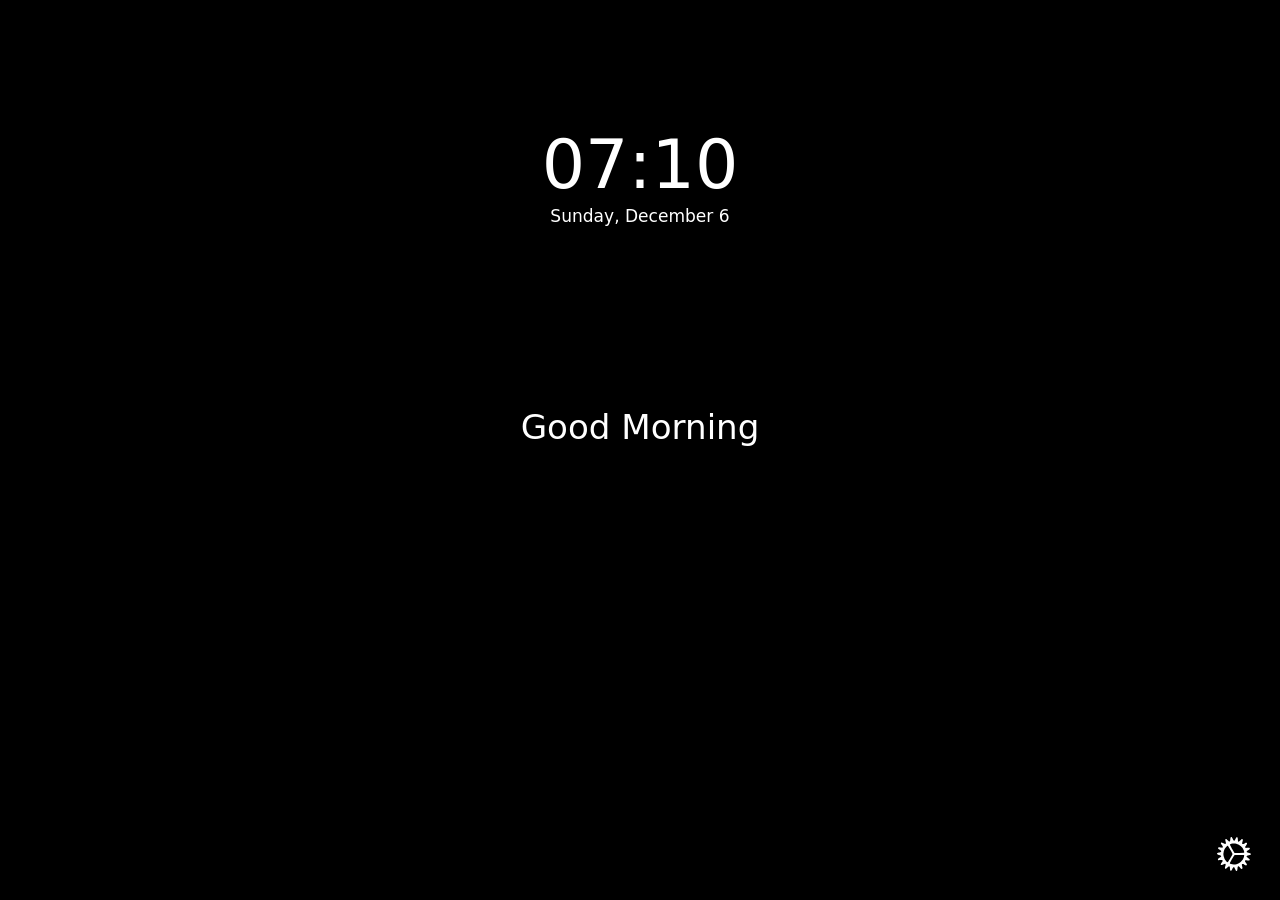
==== bonjourr/index.html @ 51b9591a "feat: 新增 Bonjourr 灰度预览站 /bonjourr/（中文 + 6分组33书签 + config.json 预置） 2026-09-19T12:10:05.815Z" ====
<!DOCTYPE html>
<html lang="en" dir="auto">
    <head>
        <title>New tab</title>

        <meta charset="utf-8" />
        <meta name="theme-color" content="#000" />
        <meta name="mobile-web-app-capable" content="yes" />
        <meta name="apple-mobile-web-app-status-bar-style" content="black-translucent" />
        <meta
            name="viewport"
            content="width=device-width, initial-scale=1.0, viewport-fit=cover, maximum-scale=1.0, user-scalable=no"
        />

        <link rel="icon" href="./src/assets/favicons/favicon.ico" type="image/x-icon" id="favicon" />
        <link rel="apple-touch-icon" href="./src/assets/favicons/apple-touch-icon.png" />
        <link rel="manifest" href="manifest.webmanifest">
        <!-- webext-storage -->

        <link rel="stylesheet" href="src/styles/style.css" />
        <style type="text/css" id="styles"></style>
        <style type="text/css" id="fontface"></style>

        <script src="src/scripts/help-mode.js" defer></script>
        <script src="src/scripts/main.js" defer></script>
    </head>

    <body class="init loading">
        <dialog id="contextmenu">
            <form id="editlink-form">
                <label id="edit-title" autofocus>
                    <span class="trn">Title</span>
                    <input
                        id="e-title"
                        type="text"
                        name="e-title"
                        maxlength="64"
                        autocomplete="off"
                        placeholder="Example"
                    />
                </label>

                <label id="edit-url">
                    <span class="trn">Link</span>
                    <input
                        id="e-url"
                        type="text"
                        name="e-url"
                        maxlength="512"
                        autocomplete="off"
                        autocorrect="off"
                        autocapitalize="off"
                        placeholder="https://example.com"
                    />
                </label>

                <label id="edit-icon">
                    <span class="trn">Icon</span>
                    <select name="edit-icon" id="e-icon-type">
                        <option value="auto" class="trn">Website favicon</option>
                        <option value="file" class="trn">Local file</option>
                        <option value="url" class="trn">URL</option>
                    </select>
                </label>

                <label id="edit-icon-file">
                    <span class="trn">File</span>
                    <input id="e-icon-file" type="file" name="edit-icon-file" accept="image/*" />
                    <span id="e-icon-file-label" class="trn">No file chosen</span>
                </label>

                <label id="edit-icon-url">
                    <span class="trn">URL</span>
                    <input
                        id="e-icon-url"
                        type="url"
                        name="e-icon-url"
                        maxlength="7600"
                        autocomplete="off"
                        placeholder="https://example.com/favicon.ico"
                    />
                </label>

                <hr />

                <!-- <button type="submit" class="trn" id="edit-inputs">Submit from inputs</button> -->
                <button type="submit" class="btn-red" id="edit-delete" formnovalidate>
                    <svg class="contextmenu-icon" aria-hidden="true">
                        <use href="src/assets/interface/contextmenu-sprites.svg#contextmenu-delete"></use>
                    </svg>

                    <span class="trn">Delete something</span>
                </button>

                <button type="submit" id="edit-refresh">
                    <svg class="contextmenu-icon" aria-hidden="true">
                        <use href="src/assets/interface/contextmenu-sprites.svg#contextmenu-refresh"></use>
                    </svg>

                    <span class="trn">Refresh icon</span>
                </button>

                <button type="submit" id="edit-add">
                    <svg class="contextmenu-icon" aria-hidden="true">
                        <use href="src/assets/interface/contextmenu-sprites.svg#contextmenu-add"></use>
                    </svg>

                    <span class="trn">Add something</span>
                </button>

                <button type="submit" id="edit-pin">
                    <svg class="contextmenu-icon" aria-hidden="true">
                        <use href="src/assets/interface/contextmenu-sprites.svg#contextmenu-locked"></use>
                    </svg>

                    <span class="trn">Pin group</span>
                </button>

                <button type="submit" id="edit-unpin">
                    <svg class="contextmenu-icon" aria-hidden="true">
                        <use href="src/assets/interface/contextmenu-sprites.svg#contextmenu-unlocked"></use>
                    </svg>

                    <span class="trn">Unpin group</span>
                </button>

                <button type="submit" id="edit-unfolder">
                    <svg class="contextmenu-icon" aria-hidden="true">
                        <use href="src/assets/interface/contextmenu-sprites.svg#contextmenu-undo-2"></use>
                    </svg>

                    <span class="trn">Remove from folder</span>
                </button>

                <button type="submit" id="edit-apply">
                    <svg class="contextmenu-icon" aria-hidden="true">
                        <use href="src/assets/interface/contextmenu-sprites.svg#contextmenu-save"></use>
                    </svg>
                    <span class="trn">Apply changes</span>
                </button>
                <button type="submit" class="trn" id="edit-synced">Synced links cannot be modified</button>
            </form>

            <div id="contextActions">
                <button
                    data-action="openTheseSettings"
                    data-attribute="time_title"
                    title="Open the time settings"
                    aria-label="Open the time settings"
                >
                    <svg class="contextmenu-icon" aria-hidden="true">
                        <use href="src/assets/interface/contextmenu-sprites.svg#contextmenu-time"></use>
                    </svg>
                    <span class="trn">Edit time settings</span>
                </button>

                <button
                    data-action="openTheseSettings"
                    data-attribute="main_title"
                    title="Open the weather settings"
                    aria-label="Open the weather settings"
                >
                    <svg class="contextmenu-icon" aria-hidden="true">
                        <use href="src/assets/interface/contextmenu-sprites.svg#contextmenu-weather"></use>
                    </svg>
                    <span class="trn">Edit weather & greetings</span>
                </button>

                <button
                    data-action="openTheseSettings"
                    data-attribute="quotes_title"
                    title="Open the quotes settings"
                    aria-label="Open the quotes settings"
                >
                    <svg class="contextmenu-icon" aria-hidden="true">
                        <use href="src/assets/interface/contextmenu-sprites.svg#contextmenu-quotes"></use>
                    </svg>
                    <span class="trn">Edit quotes settings</span>
                </button>

                <button
                    data-action="openTheseSettings"
                    data-attribute="pomodoro_title"
                    title="Open the pomodoro settings"
                    aria-label="Open the pomodoro settings"
                >
                    <svg class="contextmenu-icon" aria-hidden="true">
                        <use href="src/assets/interface/contextmenu-sprites.svg#contextmenu-pomodoro"></use>
                    </svg>
                    <span class="trn">Edit pomodoro settings</span>
                </button>

                <button
                    data-action="openTheseSettings"
                    data-attribute="background_title"
                    title="Open the background settings"
                    aria-label="Open the background settings"
                >
                    <svg class="contextmenu-icon" aria-hidden="true">
                        <use href="src/assets/interface/contextmenu-sprites.svg#contextmenu-background"></use>
                    </svg>
                    <span class="trn">Edit background settings</span>
                </button>

                <button
                    data-action="openTheseSettings"
                    data-attribute="notes_title"
                    title="Open the notes settings"
                    aria-label="Open the notes settings"
                >
                    <svg class="contextmenu-icon" aria-hidden="true">
                        <use href="src/assets/interface/contextmenu-sprites.svg#contextmenu-notes"></use>
                    </svg>
                    <span class="trn">Edit notes settings</span>
                </button>

                <button
                    data-action="openTheseSettings"
                    data-attribute="searchbar_title"
                    title="Open the search bar settings"
                    aria-label="Open the search bar settings"
                >
                    <svg class="contextmenu-icon" aria-hidden="true">
                        <use href="src/assets/interface/contextmenu-sprites.svg#contextmenu-searchbar"></use>
                    </svg>
                    <span class="trn">Edit search bar settings</span>
                </button>

                <!-- to be added when new move elem is done -->
                <!-- <button
                    data-action="openTheseSettings"
                    data-attribute="layout_title"
                    title="Open the layout settings"
                    aria-label="Open the layout settings"
                >
                    <svg class="contextmenu-icon" aria-hidden="true">
                        <use href="src/assets/interface/contextmenu-sprites.svg#contextmenu-layout"></use>
                    </svg>

                    <span class="trn">Edit layout settings</span>
                </button> -->

                <button
                    data-action="openTheseSettings"
                    data-attribute="links_title"
                    title="Open the quick links settings"
                    aria-label="Open the quick links settings"
                >
                    <svg class="contextmenu-icon" aria-hidden="true">
                        <use href="src/assets/interface/contextmenu-sprites.svg#contextmenu-links"></use>
                    </svg>
                    <span class="trn">Edit quick links settings</span>
                </button>

                <button data-action="add-new-link" title="Create a new quick link" aria-label="Create a new quick link">
                    <svg class="contextmenu-icon" aria-hidden="true">
                        <use href="src/assets/interface/contextmenu-sprites.svg#contextmenu-add"></use>
                    </svg>
                    <span class="trn">Add new quick link</span>
                </button>
            </div>

            <div id="pomodoro-info">
                <hr />
                <div><span class="trn">Sessions today</span>: <span id="poms-today">0</span></div>
                <div><span class="trn">This week</span>: <span id="poms-week">0</span></div>
                <div><span class="trn">This month</span>: <span id="poms-month">0</span></div>
            </div>

            <button
                id="b_interface-quotes-refresh"
                class="refresh-btn"
                title="Switch to the next quote"
                aria-label="Switch to the next quote"
            >
                <span class="iconContainer">
                    <svg class="contextmenu-icon" aria-hidden="true">
                        <use href="src/assets/interface/contextmenu-sprites.svg#contextmenu-background-refresh"></use>
                    </svg>
                </span>
                <span class="trn">Next quote</span>
            </button>

            <div id="background-actions">
                <hr />
                <a id="download-background"></a>

                <div class="buttons">
                    <button
                        id="b_interface-background-mute"
                        class="not-safari"
                        title="Enable or disable background video sound"
                        aria-label="Enable or disable background video sound"
                    >
                        <span id="interface-background-mute-icon" class="iconContainer">
                            <svg class="contextmenu-icon" aria-hidden="true">
                                <use href="src/assets/interface/contextmenu-sprites.svg#contextmenu-mute"></use>
                            </svg>
                        </span>

                        <span class="trn" id="interface-background-mute-string">Mute video background</span>

                        <span id="interface-background-unmute-icon" class="iconContainer">
                            <svg class="contextmenu-icon" aria-hidden="true">
                                <use href="src/assets/interface/contextmenu-sprites.svg#contextmenu-unmute"></use>
                            </svg>
                        </span>

                        <span class="trn" id="interface-background-unmute-string">Unmute video background</span>
                    </button>

                    <button
                        id="b_interface-background-download"
                        title="Download the current background"
                        aria-label="Download the current background"
                        class="idle"
                    >
                        <span id="idle-download" class="iconContainer">
                            <svg class="contextmenu-icon" aria-hidden="true">
                                <use
                                    href="src/assets/interface/contextmenu-sprites.svg#contextmenu-background-download"
                                >
                                </use>
                            </svg>
                        </span>

                        <span id="is-downloading" class="iconContainer">
                            <svg
                                class="spin"
                                fill="currentColor"
                                viewBox="0 0 24 24"
                                xmlns="http://www.w3.org/2000/svg"
                            >
                                <path
                                    d="M12,1A11,11,0,1,0,23,12,11,11,0,0,0,12,1Zm0,19a8,8,0,1,1,8-8A8,8,0,0,1,12,20Z"
                                    opacity=".25"
                                />
                                <path
                                    d="M12,4a8,8,0,0,1,7.89,6.7A1.53,1.53,0,0,0,21.38,12h0a1.5,1.5,0,0,0,1.48-1.75,11,11,0,0,0-21.72,0A1.5,1.5,0,0,0,2.62,12h0a1.53,1.53,0,0,0,1.49-1.3A8,8,0,0,1,12,4Z"
                                />
                            </svg>
                        </span>
                        <span class="trn">Download background</span>
                    </button>

                    <button
                        id="b_interface-background-pause"
                        title="Lock the current background"
                        aria-label="Lock the current background"
                    >
                        <span id="interface-background-pause-icon" class="iconContainer">
                            <svg class="contextmenu-icon" aria-hidden="true">
                                <use href="src/assets/interface/contextmenu-sprites.svg#contextmenu-locked"></use>
                            </svg>
                        </span>

                        <span class="trn" id="interface-background-pause-string">Lock current background</span>

                        <span id="interface-background-play-icon" class="iconContainer">
                            <svg class="contextmenu-icon" aria-hidden="true">
                                <use href="src/assets/interface/contextmenu-sprites.svg#contextmenu-unlocked"></use>
                            </svg>
                        </span>

                        <span class="trn" id="interface-background-play-string">Unlock current background</span>
                    </button>

                    <button
                        id="b_interface-background-refresh"
                        class="refresh-btn"
                        title="Change to another background"
                        aria-label="Change to another background"
                    >
                        <span class="iconContainer">
                            <svg class="contextmenu-icon" aria-hidden="true">
                                <use href="src/assets/interface/contextmenu-sprites.svg#contextmenu-background-refresh">
                                </use>
                            </svg>
                        </span>
                        <span class="trn">Next background</span>
                    </button>
                </div>
            </div>
        </dialog>

        <dialog id="element-mover" class="hidden">
            <div id="grid-selection">
                <p class="trn">Editing</p>
                <h3 id="mover-title" class="trn">No selection</h3>
            </div>

            <div>
                <p class="trn">Grid position</p>
                <div id="grid-mover" class="mover">
                    <button type="button" data-row="-1">
                        <i class="chevron rotate-half"></i>
                    </button>
                    <button type="button" data-col="-1">
                        <i class="chevron rotate-quart"></i>
                    </button>
                    <button type="button" data-col="1">
                        <i class="chevron rotate-quart-r"></i>
                    </button>
                    <button type="button" data-row="1">
                        <i class="chevron"></i>
                    </button>
                </div>
            </div>
            <div id="grid-spanner-container">
                <button class="grid-spanner trn" id="grid-span-rows">Fill row</button>
                <button class="grid-spanner trn" id="grid-span-cols">Fill column</button>
            </div>
            <div>
                <p class="trn">Box alignment</p>
                <div id="box-alignment-mover" class="mover">
                    <button type="button" data-align="baseline">
                        <i class="box-corner"></i>
                    </button>
                    <button type="button" data-align="baseline center">
                        <i class="box-side rotate-half"></i>
                    </button>
                    <button type="button" data-align="baseline end">
                        <i class="box-corner rotate-quart"></i>
                    </button>
                    <button type="button" data-align="center baseline">
                        <i class="box-side rotate-quart"></i>
                    </button>
                    <button type="button" data-align="center">
                        <i class="box-center"></i>
                    </button>
                    <button type="button" data-align="center end">
                        <i class="box-side rotate-quart-r"></i>
                    </button>
                    <button type="button" data-align="end baseline">
                        <i class="box-corner rotate-quart-r"></i>
                    </button>
                    <button type="button" data-align="end center">
                        <i class="box-side"></i>
                    </button>
                    <button type="button" data-align="end">
                        <i class="box-corner rotate-half"></i>
                    </button>
                </div>
            </div>
            <div>
                <p class="trn">Text alignment</p>
                <div id="text-alignment-mover" class="mover">
                    <button data-align="left">
                        <i class="text-left"></i>
                    </button>
                    <button data-align="center">
                        <i class="text-center"></i>
                    </button>
                    <button data-align="right">
                        <i class="text-right"></i>
                    </button>
                </div>
            </div>

            <div id="close-mover-wrapper">
                <hr />

                <button id="b_resetlayout" class="trn btn-red">Reset layout</button>
                <button id="close-mover" class="trn">Done</button>
            </div>
        </dialog>

        <div id="background-wrapper" class="hidden" data-type="images" data-texture="none">
            <div id="background-media"></div>
            <div id="background-color"></div>
            <div id="background-texture"></div>
        </div>

        <main id="interface">
            <div id="time">
                <div id="time-container" data-hide="clock">
                    <div id="clock-wrapper" class="clock-wrapper" data-index="0">
                        <h1 class="digital" data-hide="clock">
                            <span class="digital-hh-leading-zero">0</span><span
                                class="digital-hh"
                            ></span><span
                                class="digital-hh-separator"
                            >:</span><span
                                class="digital-mm"
                            ></span><span
                                class="digital-mm-separator"
                            >:</span><span
                                class="digital-ss"
                            >
                                <!-- prettier-ignore -->
                            </span><span class="digital-ampm"><span class="digital-am">am</span><span class="digital-pm"
                                >pm</span></span>
                        </h1>

                        <div class="analog" data-hide="clock">
                            <div class="analog-face">
                                <span>12</span>
                                <span>3</span>
                                <span>6</span>
                                <span>9</span>
                            </div>

                            <div class="analog-center"></div>
                            <span class="analog-hours"></span>
                            <span class="analog-minutes"></span>
                            <span class="analog-seconds"></span>
                        </div>

                        <p class="clock-region">Paris</p>

                        <p class="clock-date" data-hide="date">
                            <span class="clock-date-aa"></span><span class="clock-date-aa-separator"></span>
                            <span class="clock-date-bb"></span>
                            <span class="clock-date-bb-separator"></span>
                            <span class="clock-date-cc"></span>
                            <span class="clock-date-secondary"></span>
                        </p>
                    </div>
                </div>
            </div>

            <div id="main" class="hidden">
                <h2 id="greetings" data-hide="greetings">
                    <span id="greeting"></span>
                    <span id="greeting-name"></span>
                </h2>

                <a id="weather" class="wait init" rel="noreferrer">
                    <p id="description" data-hide="weatherdesc">
                        <span id="current"><span id="current-desc"></span><span id="current-temp"><span
                                    id="current-a"
                                ></span><span class="temp" id="current-temp-a"><span class="temp-value"></span><span
                                        class="temp-unit"
                                    ></span></span><span id="current-b"></span><span
                                    class="temp"
                                    id="current-temp-b"
                                ><span class="temp-value"></span><span
                                        class="temp-unit"
                                    ></span></span></span></span><span id="forecast"><span id="forecast-a"></span><span
                                class="temp"
                            ><span class="temp-value"></span><span class="temp-unit"></span></span><span
                                id="forecast-b"
                            ></span></span><span id="dotContainer"></span>
                    </p>

                    <div id="tempContainer" data-hide="weathericon">
                        <svg class="weather-icon" aria-hidden="true">
                            <use href="src/assets/interface/weather-sprites.svg#weather-day-overcastclouds"></use>
                        </svg>
                        <span class="temp"><span class="temp-value"></span><span class="temp-unit"></span></span>
                    </div>
                </a>
            </div>

            <div id="notes_container" class="hidden"></div>

            <form id="sb_container" class="hidden">
                <div id="searchbar-wrapper">
                    <input
                        id="searchbar"
                        type="text"
                        name="searchbar"
                        autocomplete="off"
                        spellcheck="false"
                        aria-label="Search bar"
                    />

                    <div id="sb-buttons">
                        <button id="sb_empty" aria-label="Empty search" type="button" disabled>✕</button>

                        <hr />

                        <button id="sb_submit" aria-label="Submit search" type="submit" disabled>
                            <svg class="default-search-icon" xmlns="http://www.w3.org/2000/svg" viewBox="0 0 512 512">
                                <path
                                    fill="currentColor"
                                    d="M495 466 385 356a209 209 0 0 0-14-283 209 209 0 0 0-298 0 209 209 0 0 0 0 298 210 210 0 0 0 283 14l110 110a20 20 0 1 0 29-29zM102 342a169 169 0 0 1 0-240 169 169 0 0 1 240 0 169 169 0 0 1 0 240 169 169 0 0 1-240 0z"
                                />
                            </svg>
                        </button>
                    </div>
                </div>

                <ul id="sb-suggestions"></ul>
            </form>

            <div id="pomodoro_container" class="hidden">
                <fieldset id="pmdr_modes" class="glass">
                    <div class="pomodoro_mode" tabindex="0">
                        <input type="radio" id="pmdr-pomodoro" name="pomodoro_modes" value="pomodoro" checked />
                        <label for="pmdr-pomodoro" class="trn">Pomodoro</label>
                    </div>

                    <div class="pomodoro_mode" tabindex="0">
                        <input type="radio" id="pmdr-break" name="pomodoro_modes" value="break" />
                        <label class="trn" for="pmdr-break">Break</label>
                    </div>

                    <div class="pomodoro_mode" tabindex="0">
                        <input type="radio" id="pmdr-longbreak" name="pomodoro_modes" value="longbreak" />
                        <label class="trn" for="pmdr-longbreak">Long break</label>
                    </div>

                    <span class="glider"></span>
                </fieldset>

                <span id="pmdr_timer">00:00</span>

                <div id="bottomControls">
                    <button id="pmdr_start" class="glass">
                        <svg
                            class="w-64 h-64"
                            fill="currentColor"
                            xmlns="http://www.w3.org/2000/svg"
                            viewBox="0 0 384 512"
                        >
                            <path
                                d="M73 39c-14.8-9.1-33.4-9.4-48.5-.9S0 62.6 0 80L0 432c0 17.4 9.4 33.4 24.5 41.9s33.7 8.1 48.5-.9L361 297c14.3-8.7 23-24.2 23-41s-8.7-32.2-23-41L73 39z"
                            >
                            </path>
                        </svg>
                    </button>

                    <button id="pmdr_pause" class="glass">
                        <svg
                            class="w-64 h-64"
                            fill="currentColor"
                            xmlns="http://www.w3.org/2000/svg"
                            viewBox="0 0 320 512"
                        >
                            <path
                                d="M48 64C21.5 64 0 85.5 0 112L0 400c0 26.5 21.5 48 48 48l32 0c26.5 0 48-21.5 48-48l0-288c0-26.5-21.5-48-48-48L48 64zm192 0c-26.5 0-48 21.5-48 48l0 288c0 26.5 21.5 48 48 48l32 0c26.5 0 48-21.5 48-48l0-288c0-26.5-21.5-48-48-48l-32 0z"
                            >
                            </path>
                        </svg>
                    </button>

                    <button id="pmdr_reset" class="glass">
                        <svg
                            fill="currentColor"
                            clip-rule="evenodd"
                            fill-rule="evenodd"
                            stroke-linejoin="round"
                            stroke-miterlimit="2"
                            viewBox="0 0 24 24"
                            xmlns="http://www.w3.org/2000/svg"
                        >
                            <path
                                d="m20.3 13.43c-.521-.162-1.084.13-1.25.65-.967 2.956-3.76 4.956-6.87 4.92-3.888.044-7.125-3.113-7.18-7 .055-3.887 3.292-7.044 7.18-7 1.697-.004 3.343.587 4.65 1.67l-2.17-.36c-.054-.009-.108-.013-.162-.013-.49 0-.911.359-.988.843-.009.054-.013.108-.013.162 0 .49.359.911.843.988l4.24.7h.17c.116 0 .231-.02.34-.06.037-.014.07-.034.1-.06.072-.027.139-.064.2-.11l.09-.11c0-.05.09-.09.13-.15s0-.1.05-.14c.028-.058.051-.118.07-.18l.75-4c.012-.063.018-.126.018-.19 0-.558-.46-1.018-1.018-1.018-.487 0-.909.35-1 .828l-.27 1.45c-1.674-1.45-3.815-2.25-6.03-2.25-4.985-.044-9.125 4.015-9.18 9 .055 4.985 4.195 9.044 9.18 9 3.999.061 7.593-2.514 8.82-6.32.027-.092.041-.188.041-.284 0-.451-.305-.849-.741-.966z"
                                fill-rule="nonzero"
                                transform="matrix(1.33257 0 0 1.33257 -3.99772 -3.98641)"
                            />
                        </svg>
                    </button>

                    <label id="focus-toggle" tabindex="0">
                        <input type="checkbox" id="pmdr-focus" name="pmdr-focus" value="pmdr-focus" />
                        <span class="slider" for="pmdr-focus"></span>
                        <span class="trn">Focus</span>
                    </label>
                </div>
            </div>

            <div id="linkblocks">
                <div id="link-mini">
                    <div></div>
                </div>
            </div>

            <div id="quotes_container" class="hidden">
                <p id="quote"></p>
                <p id="author"></p>
            </div>
        </main>

        <div id="credit-container">
            <div id="credit"></div>
        </div>

        <div id="show-settings" data-hide="settingsicon">
            <button aria-label="Toggle settings menu" title="Toggle settings menu">
                <svg xmlns="http://www.w3.org/2000/svg" width="199.66" height="199.93" viewBox="0 0 52.83 52.9">
                    <path
                        fill="var(--icon-color, #fff)"
                        d="M29.73 52.57c-.26-.2-.93-1.41-1.48-2.71-1.1-2.57-1.42-2.93-2.42-2.68-.51.13-.89.66-1.67 2.36-1.2 2.59-1.6 3.11-2.4 3.11-1.1 0-1.35-.58-1.51-3.48-.13-2.38-.23-2.78-.73-3.2-.32-.25-.7-.46-.84-.46s-1.25.95-2.46 2.12c-1.22 1.16-2.38 2.11-2.59 2.11-.52 0-1.25-.86-1.25-1.49 0-.28.3-1.56.67-2.84 1.12-3.84.46-4.31-3.47-2.54-2.15.98-2.6 1.1-3.16.83-1.08-.49-.85-1.45.93-3.9 1.72-2.37 1.91-3.07 1-3.66-.5-.3-1.06-.33-3.2-.11-2.9.29-3.27.22-3.6-.64-.33-.89.05-1.37 2.2-2.83 1.07-.72 2.14-1.5 2.38-1.74 1.1-1.1.16-1.97-2.97-2.78C.38 27.33-.28 26.82.1 25.72c.23-.64.53-.79 2.97-1.42 1.5-.4 2.9-.85 3.1-1.03.77-.63.46-1.54-.84-2.44-2.35-1.62-3.8-2.85-3.8-3.21 0-.2.22-.64.5-.97.48-.6.5-.6 3.35-.3 2.56.29 2.9.27 3.34-.12.27-.24.48-.64.48-.89 0-.24-.7-1.5-1.58-2.8-.88-1.29-1.59-2.53-1.59-2.77 0-.48.8-1.3 1.27-1.3.17 0 1.43.56 2.8 1.24 2.22 1.1 2.59 1.2 3.19.93.84-.38.86-.96.13-3.82-.68-2.68-.61-3.42.36-3.76.68-.24.87-.12 2.91 1.91 1.2 1.2 2.37 2.17 2.6 2.17.88 0 1.26-.89 1.54-3.7C21.13.59 21.4 0 22.44 0c.67 0 1.17.71 2.24 3.23 1.48 3.46 2.38 3.5 3.98.14C29.95.65 30.26.27 31.2.27c1 0 1.19.46 1.38 3.53.09 1.44.3 2.78.46 2.98.68.82 1.61.4 3.7-1.62 1.12-1.1 2.18-1.98 2.35-1.98.17 0 .54.12.82.27.7.38.66 1.39-.2 4.23-.68 2.3-.68 2.38-.21 2.9.66.74 1.06.68 3.67-.53 2.43-1.12 3.04-1.25 3.55-.74.64.64.3 1.64-1.3 3.84-1.28 1.78-1.57 2.35-1.44 2.88.23.9.9 1.09 3.14.86 3.25-.32 3.57-.29 4.05.44.38.6.39.72.03 1.27-.22.34-1.35 1.24-2.52 2-1.16.77-2.17 1.6-2.23 1.85-.25.92.26 1.59 1.44 1.9 3.93 1.02 4.7 1.33 4.86 1.96.3 1.24-.22 1.63-3.05 2.28-4.1.92-4.48 1.93-1.54 3.95 3.15 2.17 3.63 2.89 2.59 3.84-.48.43-.74.45-3.34.15-2.55-.28-2.85-.27-3.3.14-.28.25-.5.65-.5.88 0 .24.7 1.49 1.58 2.78.87 1.29 1.59 2.56 1.59 2.83s-.31.69-.69.93c-.67.44-.74.42-3.3-.83-2.3-1.14-2.68-1.25-3.28-.98-.84.38-.87 1.09-.13 3.74.71 2.56.62 3.5-.36 3.84-.7.25-.86.14-2.88-1.91-3.1-3.16-3.7-2.93-4.14 1.52-.21 2.1-.39 2.85-.74 3.11-.58.43-.93.42-1.53-.01zm.75-10.23c1.12-.29 2.78-.91 3.68-1.39a20.16 20.16 0 0 0 6.23-5.87c1.16-2.37 2.24-4.33 2.02-6.9l-7.43-.07c-6.82-.07-7.46-.03-7.85.4-.77.86-7.08 12.01-7.08 12.51 0 1.57 6.34 2.37 10.43 1.32zm-9.73-9.13c1.96-3.4 3.53-6.38 3.53-6.75 0-1.03-6.91-12.82-7.57-12.91-.74-.11-3.68 3.05-4.8 5.16a16.98 16.98 0 0 0-.02 15.46c1.12 2.1 4.08 5.3 4.8 5.2.39-.06 1.5-1.76 4.06-6.16zm21.18-12.13A17 17 0 0 0 30.1 10.42c-3.53-.89-9.8-.02-10 1.38-.08.5 6.05 11.48 7.03 12.61.38.43 1.02.46 7.84.4l7.43-.07c.19-1.27-.1-2.6-.48-3.66z"
                    />
                </svg>
            </button>
        </div>

        <aside id="settings" class="init hidden" style="display: none">
            <div id="mobile-drag-zone">
    <div></div>
</div>

<div id="supporters-notif-container" class="dropdown">
    <div id="supporters-notif" tabindex="0">
        <button id="supporters-notif-close" tabindex="0">
            <svg xmlns="http://www.w3.org/2000/svg" viewBox="0 0 24 24">
                <use href="src/assets/labels/sprites.svg#icon-close"></use>
            </svg>
        </button>

        <div id="supporters-notif-content">
            <h3 id="supporters-notif-title"></h3>
            <button id="supporters-notif-button"></button>
        </div>
    </div>
</div>

<div id="settings-notifications">
    <div class="settings-title"></div>

    <div class="param" id="accept-permissions">
        <div class="wrapper">
            <label for="b_accept-permissions" class="trn"
            >Synchronized links require the user to accept permissions</label>
            <button id="b_accept-permissions" class="param-btn trn">Ask permission</button>
        </div>
    </div>
</div>

<div class="settings-title" id="general_title">
    <h2 class="trn">General</h2>
</div>

<div class="param">
    <div class="showall wrapper">
        <label for="i_showall" class="trn">Show all settings</label>
        <input id="i_showall" class="switch" type="checkbox" />
    </div>

    <hr />

    <div class="choose_language wrapper">
        <label for="i_lang" class="trn">Language</label>
        <select id="i_lang" class="lang"></select>
    </div>

    <div class="as as_visuals dropdown">
        <hr />

        <div class="darkmode wrapper">
            <label for="i_dark" class="trn">Dark mode</label>
            <select id="i_dark" class="theme">
                <option value="system" class="trn">System</option>
                <option value="auto" class="trn">At night</option>
                <option value="enable" class="trn">Enabled</option>
                <option value="disable" class="trn">Disabled</option>
            </select>
        </div>

        <hr />

        <div class="wrapper" id="tabtitle">
            <span>
                <span class="trn">Tab appearance</span>
                <button class="tooltip tttab" title="Tips on tab appearance" aria-label="Tips on tab appearance">
                    ?
                </button>
            </span>

            <div class="split-inputs">
                <input
                    type="text"
                    name="favicon"
                    id="i_favicon"
                    maxlength="2"
                    placeholder="🌤"
                    aria-label="Tab favicon"
                    class="not-safari not-edge"
                    autocomplete="off"
                    autocorrect="off"
                    spellcheck="false"
                />
                <input
                    type="text"
                    name="tabtitle"
                    id="i_tabtitle"
                    maxlength="80"
                    placeholder="New tab"
                    aria-label="Tab title"
                    autocomplete="off"
                    spellcheck="false"
                />
            </div>
        </div>

        <div class="tooltiptext dropdown tttab">
            <span class="trn">The icon and title that appear on your tab. You can put any emoji.</span>
            <a
                class="trn site-link"
                href="isation/tab-appearance/"
                rel="noreferrer noopener"
                target="_blank"
            >Learn more</a>
        </div>
    </div>

    <hr />

    <div class="settingshide wrapper">
        <span>
            <label for="i_settingshide" class="trn">Hide settings icon</label>
            <button class="tooltip tthidesettingsicon" title="What does this do?" aria-label="What does this do?">
                ?
            </button>
        </span>
        <input id="i_settingshide" class="switch" type="checkbox" />
    </div>

    <p class="tooltiptext dropdown tthidesettingsicon">
        <span class="trn">When this is enabled, clicking the bottom right corner will still open settings.</span>
        <a
            class="trn site-link"
            href="https://bonjourr.fr/docs/quick-guide/#my-settings-icon-is-gone-what-do-i-do"
            rel="noreferrer noopener"
            target="_blank"
        >Learn more</a>
    </p>
</div>

<div class="settings-title" id="background_title">
    <h2 class="trn">Background</h2>
</div>

<div class="param">
    <div class="wrapper">
        <label for="i_type" class="trn">Background type</label>
        <select id="i_type">
            <option value="images" class="trn">Images</option>
            <option value="videos" class="trn">Videos</option>
            <option value="files" class="trn">Local files</option>
            <option value="urls" class="trn">URLs</option>
            <option value="color" class="trn">Solid color</option>
        </select>
    </div>

    <div id="background-provider-option" class="as as_provider dropdown">
        <hr />

        <div class="wrapper">
            <label for="i_background-provider" class="trn">Provider</label>
            <select id="i_background-provider"></select>
        </div>

        <div id="background-user-coll-option" class="dropdown">
            <hr />

            <div class="wrapper">
                <span>
                    <label for="i_collection" class="trn">Custom collection</label>
                    <button
                        class="tooltip ttcoll"
                        title="Tips on Unsplash collections"
                        aria-label="Tips on Unsplash collections"
                    >
                        ?
                    </button>
                </span>

                <form id="f_background-user-coll" class="network-form">
                    <div>
                        <input
                            type="text"
                            name="background-user-coll"
                            id="i_background-user-coll"
                            placeholder="XSCVKUH"
                            aria-label="Background collections"
                            maxlength="256"
                        />
                        <button type="submit">
                            <span></span>
                        </button>
                    </div>
                    <small class="network-form-warning"></small>
                </form>
            </div>

            <p class="tooltiptext dropdown ttcoll">
                <span class="trn">Type the collection ID from its URL, add more by separating them with a comma.</span>
                <a
                    class="trn site-link"
                    href="https://bonjourr.fr/docs/customisation/backgrounds/#unsplash-collections"
                    rel="noreferrer noopener"
                    target="_blank"
                >Learn more</a>
            </p>
        </div>

        <div id="background-user-search-option" class="dropdown">
            <hr />

            <div class="wrapper">
                <label for="i_background-user-search" class="trn">Custom search</label>

                <form id="f_background-user-search" class="network-form">
                    <div>
                        <input
                            type="text"
                            name="background-user-search"
                            id="i_background-user-search"
                            placeholder="nature, winter"
                            aria-label="Background search"
                            maxlength="256"
                            autocomplete="off"
                        />
                        <button type="submit">
                            <span></span>
                        </button>
                    </div>
                    <small class="network-form-warning"></small>
                </form>
            </div>
        </div>
    </div>

    <div id="background-freq-option" class="dropdown">
        <hr />

        <div class="wrapper freq_wrap">
            <label for="i_freq" class="trn">Frequency</label>

            <div class="split-inputs">
                <select id="i_freq">
                    <option value="tabs" class="trn">Every tab</option>
                    <option value="hour" class="trn">Every hour</option>
                    <option value="period" class="trn">Daylight</option>
                    <option value="day" class="trn">Every day</option>
                    <option value="pause" class="trn">Locked</option>
                </select>
                <button
                    id="i_refresh"
                    class="input-btn refresh-btn icon-only"
                    title="Next background"
                    aria-label="Next background"
                >
                    <span>
                        <svg viewBox="0 0 24 24" xmlns="http://www.w3.org/2000/svg">
                            <use href="src/assets/labels/sprites.svg#icon-refresh"></use>
                        </svg>
                    </span>
                </button>
            </div>
        </div>
    </div>

    <div id="local_options" class="dropdown">
        <hr />

        <div class="wrapper">
            <span class="trn">My files (images or videos)</span>

            <label id="lbl_background-upload" title="Upload new background" aria-label="Upload new background">
                <span class="param-btn">
                    <svg width="16" height="16" aria-hidden="true">
                        <use href="src/assets/labels/sprites.svg#icon-add"></use>
                    </svg>
                    <span class="trn">Add new</span>
                </span>
                <input
                    id="i_background-upload"
                    type="file"
                    name="background_file"
                    multiple
                    accept="image/*, video/mp4, video/webm"
                />
            </label>
        </div>

        <div class="wrapper" id="thumbnails-container"></div>

        <div id="background-local-actions" class="wrapper">
            <div>
                <button
                    id="b_thumbnail-zoom"
                    class="param-btn"
                    title="Increase background size on grid"
                    aria-label="Increase background size on grid"
                >
                    <svg
                        width="15"
                        height="15"
                        viewBox="0 0 24 24"
                        aria-hidden="true"
                        xmlns="http://www.w3.org/2000/svg"
                    >
                        <use href="src/assets/labels/sprites.svg#icon-zoom-out"></use>
                    </svg>
                    <span class="trn">View</span>
                </button>
            </div>
            <div>
                <button
                    id="b_thumbnail-options"
                    class="param-btn"
                    title="Show background options"
                    aria-label="Show background options"
                >
                    <svg
                        width="15"
                        height="15"
                        viewBox="0 0 24 24"
                        aria-hidden="true"
                        xmlns="http://www.w3.org/2000/svg"
                    >
                        <use href="src/assets/labels/sprites.svg#icon-options"></use>
                    </svg>
                    <span class="trn">Options</span>
                </button>

                <button
                    id="b_thumbnail-remove"
                    class="param-btn btn-red"
                    title="Delete selected background"
                    aria-label="Delete selected background"
                >
                    <svg height="13" viewBox="0 0 24 24" xmlns="http://www.w3.org/2000/svg">
                        <use href="src/assets/labels/sprites.svg#icon-remove"></use>
                    </svg>

                    <span class="trn">Remove</span>
                </button>
            </div>
        </div>

        <div id="background-file-options" class="dropdown">
            <div id="background-file-image">
                <div class="wrapper">
                    <label for="i_background-vertical" class="trn">Vertical</label>
                    <input
                        id="i_background-vertical"
                        name="background-vertical"
                        type="range"
                        class="range"
                        min="0"
                        max="100"
                        step="3"
                        value="50"
                    />
                </div>

                <div class="wrapper">
                    <label for="i_background-horizontal" class="trn">Horizontal</label>
                    <input
                        id="i_background-horizontal"
                        name="background-horizontal"
                        type="range"
                        class="range"
                        min="0"
                        max="100"
                        step="3"
                        value="50"
                    />
                </div>

                <div class="wrapper">
                    <label for="i_background-size" class="trn">Size</label>
                    <input
                        id="i_background-size"
                        name="background-size"
                        type="range"
                        min="100"
                        max="200"
                        value="100"
                        step="3"
                        class="range"
                    />
                </div>
            </div>

            <div id="background-file-video">
                <div class="wrapper">
                    <label for="i_background-video-zoom" class="trn">Zoom</label>
                    <input
                        id="i_background-video-zoom"
                        name="background-video-zoom"
                        type="range"
                        min="1"
                        max="2"
                        value="1"
                        step=".1"
                        class="range"
                    />
                </div>

                <div class="wrapper">
                    <label for="i_background-playback-speed" class="trn">Playback speed</label>
                    <input
                        id="i_background-playback-speed"
                        name="background-playback-speed"
                        type="range"
                        min=".2"
                        max="2"
                        value="1"
                        step=".2"
                        class="range"
                    />
                </div>

                <div class="wrapper">
                    <label for="i_background-loop-fade" class="trn">Loop fade</label>
                    <input
                        id="i_background-loop-fade"
                        name="background-loop-fade"
                        type="range"
                        min="0"
                        max="6000"
                        value="4000"
                        step="400"
                        class="range"
                    />
                </div>
            </div>
        </div>

        <p class="tooltiptext trn" id="background-local-tooltip">
            Use the button above to import files from your device and set them as backgrounds in Bonjourr.
        </p>
    </div>

    <div id="background-urls-option" class="dropdown">
        <hr />

        <div class="wrapper">
            <label for="b_background-urls" class="trn">Background URLs</label>
            <button id="b_background-urls" class="param-btn" disabled>Apply changes</button>
        </div>

        <div id="background-urls-editor"></div>
    </div>

    <div id="solid_options" class="dropdown">
        <hr />

        <div class="wrapper">
            <label for="i_solid-background" class="trn">Background color</label>

            <div id="solid-background" class="color-button">
                <input type="color" id="i_solid-background" name="solid-background" tabindex="-1" />
                <button id="b_solid-background" class="trn">Pick a Color</button>
            </div>
        </div>
    </div>

    <div class="as as_video_sound dropdown">
        <div id="background-video-sound-options" class="dropdown not-safari">
            <hr />

            <div class="wrapper">
                <label for="i_background-mute-videos" class="trn">Mute videos</label>
                <input id="i_background-mute-videos" class="switch" type="checkbox" />
            </div>
        </div>
    </div>

    <div id="background-filters-options" class="dropdown">
        <hr />

        <div class="wrapper">
            <label for="i_blur" class="trn">Blur intensity</label>
            <input id="i_blur" type="range" name="background_blur" min="0" max="50" value="0" step="1" class="range" />
        </div>

        <hr />

        <div class="wrapper">
            <label for="i_bright" class="trn">Brightness</label>
            <input
                id="i_bright"
                type="range"
                class="range"
                name="background_bright"
                min=".2"
                max="1"
                value=".80"
                step=".01"
            />
        </div>

        <div class="as as_fadein dropdown">
            <hr />

            <div class="wrapper">
                <label for="i_fadein" class="trn">Fade in time</label>
                <input
                    id="i_fadein"
                    type="range"
                    class="range"
                    name="background_fadein"
                    min="0"
                    max="1200"
                    value="400"
                    step="100"
                />
            </div>
        </div>
    </div>

    <div class="as as_texture dropdown">
        <hr />

        <div class="wrapper">
            <label for="i_texture" class="trn">Texture overlay</label>

            <select id="i_texture">
                <option value="none" class="trn">None</option>
                <option value="grain" class="trn">Grain</option>
                <option value="vectorGrain" class="trn">Vector grain</option>
                <option value="diagonalDots" class="trn">Diagonal dots</option>
                <option value="verticalDots" class="trn">Vertical dots</option>
                <option value="topographic" class="trn">Topographic</option>
                <option value="aztec" class="trn">Aztec</option>
                <option value="checkerboard" class="trn">Checkerboard</option>
                <option value="isometric" class="trn">Isometric</option>
                <option value="circuitBoard" class="trn">Circuit board</option>
                <option value="ticTacToe" class="trn">Tic-tac-toe</option>
                <option value="endlessClouds" class="trn">Endless clouds</option>
                <option value="waves" class="trn">Waves</option>
                <option value="honeycomb" class="trn">Honeycomb</option>
                <option value="grid" class="trn">Grid</option>
                <option value="verticalLines" class="trn">Vertical lines</option>
                <option value="horizontalLines" class="trn">Horizontal lines</option>
                <option value="diagonalLines" class="trn">Diagonal lines</option>
                <option value="verticalStripes" class="trn">Vertical stripes</option>
                <option value="horizontalStripes" class="trn">Horizontal stripes</option>
                <option value="diagonalStripes" class="trn">Diagonal stripes</option>
            </select>
        </div>

        <div id="background-texture-options" class="dropdown shown">
            <div id="background-texture-color-option" class="dropdown">
                <hr />

                <div class="wrapper">
                    <label for="i_texture-color" class="trn">Texture color</label>

                    <div id="texture-color" class="color-button">
                        <input type="color" id="i_texture-color" name="texture-color" tabindex="-1" />
                        <button id="b_texture-color" class="trn">Pick a Color</button>
                    </div>
                </div>
            </div>

            <hr />

            <div class="wrapper">
                <label for="i_texture-opacity" class="trn">Texture opacity</label>
                <input id="i_texture-opacity" name="texture-opacity" class="range" type="range" />
            </div>

            <hr />

            <div class="wrapper">
                <label for="i_texture-size" class="trn">Texture density</label>
                <input id="i_texture-size" name="texture-size" class="range" type="range" />
            </div>
        </div>
    </div>
</div>

<div class="settings-title" id="links_title">
    <h2 class="trn">Quick Links</h2>

    <button class="tooltip ttlinks" title="Tips on Quick Links" aria-label="Tips on Quick Links">?</button>

    <p class="tooltiptext dropdown ttlinks">
        <span class="trn">These are Bonjourr's bookmarks. Edit your Quick Links by right clicking the icon.</span>
        <a
            class="trn site-link"
            href="https://bonjourr.fr/docs/widgets/quick-links/"
            rel="noreferrer noopener"
            target="_blank"
        >Learn more</a>
    </p>
</div>

<div class="param">
    <div class="activate_quicklinks wrapper">
        <label for="i_quicklinks" class="trn">Enable</label>
        <input id="i_quicklinks" class="switch" type="checkbox" />
    </div>

    <div id="quicklinks_options" class="dropdown">
        <hr />

        <div class="wrapper">
            <label for="i_addlink" class="trn">Add link</label>
            <form id="f_addlink">
                <div>
                    <div>
                        <input
                            type="text"
                            name="addlink-title"
                            id="i_addlink-title"
                            maxlength="64"
                            placeholder="Title"
                            aria-label="Add title to new link"
                            autocomplete="off"
                        />
                        <input
                            type="text"
                            name="addlink-url"
                            id="i_addlink-url"
                            minlength="3"
                            maxlength="512"
                            placeholder="example.com"
                            aria-label="Add URL to new link"
                            autocomplete="off"
                            autocorrect="off"
                            autocapitalize="off"
                            spellcheck="false"
                            required="true"
                        />
                    </div>

                    <button type="submit" id="i_addlink">
                        <span></span>
                    </button>
                </div>
            </form>
        </div>

        <div class="not-safari not-online">
            <hr />

            <div class="wrapper">
                <label for="b_importbookmarks" class="trn">Import bookmarks</label>
                <div>
                    <button id="b_importbookmarks" class="param-btn trn">Import</button>
                </div>
            </div>
        </div>

        <hr />

        <div class="wrapper">
            <label for="i_linkgroups" class="trn">Show groups</label>
            <input id="i_linkgroups" class="switch" type="checkbox" />
        </div>

        <div class="as as_link dropdown">
            <p class="tooltiptext dropdown">
                <span class="trn"
                >Organize your links even more with groups. Right click next to a page to add another.</span>
                <a
                    class="trn site-link"
                    href="https://bonjourr.fr/docs/widgets/quick-links/#link-groups"
                    rel="noreferrer noopener"
                    target="_blank"
                >Learn more</a>
            </p>

            <div class="not-safari">
                <hr />

                <div class="linknewtab wrapper">
                    <label for="i_linknewtab" class="trn">Open in new tab</label>
                    <input id="i_linknewtab" class="switch" type="checkbox" />
                </div>
            </div>

            <hr />

            <div class="wrapper">
                <label for="i_icon_radius" class="trn">Icon corner radius</label>
                <input
                    id="i_icon_radius"
                    type="range"
                    name="i_icon_radius"
                    min="0"
                    max="2.4"
                    step="0.1"
                    value="1.1"
                    class="range"
                />
            </div>

            <hr />

            <div class="wrapper">
                <label for="i_row" class="trn">Links per row</label>
                <input id="i_row" type="range" name="i_row" min="1" max="16" step="1" value="8" class="range" />
            </div>

            <hr />

            <div class="linkstyle wrapper">
                <label for="i_linkstyle" class="trn">Style</label>

                <div class="split-inputs">
                    <button
                        id="b_showtitles"
                        class="input-btn on"
                        aria-label="Toggle link titles"
                        title="Toggle link titles"
                    >
                        <span>T</span>
                    </button>

                    <button
                        id="b_showbackgrounds"
                        class="input-btn on"
                        aria-label="Toggle link backgrounds"
                        title="Toggle link backgrounds"
                    >
                        <span></span>
                    </button>

                    <select id="i_linkstyle">
                        <option value="large" class="trn">Large</option>
                        <option value="medium" class="trn">Medium</option>
                        <option value="small" class="trn">Small</option>
                        <option value="inline" class="trn">Inline</option>
                        <option value="text" class="trn">Text</option>
                    </select>
                </div>
            </div>
        </div>
    </div>
</div>

<div class="settings-title" id="time_title">
    <h2 class="trn">Time & Date</h2>
</div>

<div class="param">
    <div class="wrapper">
        <label for="i_time" class="trn">Enable</label>
        <input id="i_time" class="switch" type="checkbox" />
    </div>

    <div id="time_options" class="dropdown">
        <div class="dropdown" id="digital_options">
            <hr />

            <div id="w_ampm" class="wrapper">
                <label for="i_ampm" class="trn">12-Hour Time</label>
                <input id="i_ampm" class="switch" type="checkbox" />
            </div>

            <div id="ampm_label" class="as dropdown">
                <hr />
                <div id="w_ampm-label" class="wrapper">
                    <label for="i_ampm-label" class="trn">Show AM/PM</label>
                    <input id="i_ampm-label" class="switch" type="checkbox" />
                </div>
            </div>

            <div id="ampm_position" class="as dropdown">
                <hr />
                <div class="wrapper">
                    <label for="i_ampm_position" class="trn">AM/PM position</label>
                    <select id="i_ampm_position">
                        <option value="top-left" class="trn">Top left</option>
                        <option value="top-right" class="trn">Top right</option>
                        <option value="bottom-left" class="trn">Bottom left</option>
                        <option value="bottom-right" class="trn">Bottom right</option>
                    </select>
                </div>
            </div>
        </div>

        <hr />

        <div class="seconds wrapper">
            <label for="i_seconds" class="trn">Show seconds</label>
            <input id="i_seconds" class="switch" type="checkbox" />
        </div>

        <hr />

        <div class="wrapper">
            <label for="i_analog" class="trn">Analog clock</label>
            <input id="i_analog" class="switch" type="checkbox" />
        </div>

        <div id="clocktype_options" class="as as_clocktype dropdown">
            <div id="analog_options" class="dropdown">
                <hr />
                <div id="w_clockshape" class="wrapper">
                    <label for="i_clockshape" class="trn">Clock shape</label>
                    <select id="i_clockshape" class="">
                        <option value="round" class="trn">Round</option>
                        <option value="square" class="trn">Square</option>
                        <option value="rectangle" class="trn">Rectangle</option>
                    </select>
                </div>

                <hr />

                <div class="wrapper">
                    <label for="i_clockface" class="trn">Clock face</label>
                    <select id="i_clockface" class="">
                        <option value="none" class="trn">None</option>
                        <option value="number" class="trn">Numbers</option>
                        <option value="roman" class="trn">Romans</option>
                        <option value="marks" class="trn">Marks</option>
                        <option value="swiss" class="trn">Swiss railway</option>
                        <option value="braun" class="trn">Braun</option>
                    </select>
                </div>

                <hr />

                <div class="wrapper">
                    <label for="i_clockhands" class="trn">Clock hands</label>
                    <select id="i_clockhands" class="">
                        <option value="modern" class="trn">Modern</option>
                        <option value="classic" class="trn">Classic</option>
                        <option value="swiss" class="trn">Swiss railway</option>
                        <option value="braun" class="trn">Braun</option>
                        <option value="apple" class="trn">Apple Watch</option>
                    </select>
                </div>

                <hr />

                <div class="wrapper">
                    <label for="i_analog-background-opacity" class="trn">Clock background</label>

                    <div id="analog-background-range" class="split-inputs split-range">
                        <input
                            id="i_analog-background-opacity"
                            name="i_analog-background-opacity"
                            class="range"
                            type="range"
                            min="0"
                            max="15"
                            step="1"
                        />

                        <button
                            id="i_analog-background-shade"
                            title="Clock background shade"
                            class="input-btn icon-only"
                        >
                            <span data-value="light">
                                <svg xmlns="http://www.w3.org/2000/svg" viewBox="0 0 24 24" fill="currentColor">
                                    <use href="src/assets/labels/sprites.svg#icon-sun"></use>
                                </svg>
                            </span>

                            <span data-value="dark">
                                <svg xmlns="http://www.w3.org/2000/svg" viewBox="0 0 24 24" fill="currentColor">
                                    <use href="src/assets/labels/sprites.svg#icon-moon"></use>
                                </svg>
                            </span>
                        </button>
                    </div>
                </div>

                <hr />

                <div class="wrapper">
                    <label for="i_analog-border-opacity" class="trn">Clock border</label>

                    <div id="analog-border-range" class="split-inputs split-range">
                        <input
                            id="i_analog-border-opacity"
                            name="i_analog-border-opacity"
                            class="range"
                            type="range"
                            min="0"
                            max="15"
                            step="1"
                        />

                        <button id="i_analog-border-shade" title="Clock border shade" class="input-btn icon-only">
                            <span data-value="light">
                                <svg xmlns="http://www.w3.org/2000/svg" viewBox="0 0 24 24" fill="currentColor">
                                    <use href="src/assets/labels/sprites.svg#icon-sun"></use>
                                </svg>
                            </span>

                            <span data-value="dark">
                                <svg xmlns="http://www.w3.org/2000/svg" viewBox="0 0 24 24" fill="currentColor">
                                    <use href="src/assets/labels/sprites.svg#icon-moon"></use>
                                </svg>
                            </span>
                        </button>
                    </div>
                </div>
            </div>
        </div>

        <hr />

        <div class="wrapper">
            <label for="i_clocksize" class="trn">Clock size</label>
            <input
                id="i_clocksize"
                name="i_clocksize"
                type="range"
                min="0.25"
                max="2.25"
                step=".125"
                value="1"
                class="range"
            />
        </div>

        <div id="timezone_options" class="dropdown shown">
            <hr />
            <div class="wrapper">
                <label for="i_timezone" class="trn">Time zone</label>
                <select id="i_timezone" class="">
                    <optgroup label="Automatic">
                        <option value="auto" class="trn">Automatic</option>
                    </optgroup>
                    <optgroup></optgroup>
                </select>
            </div>
        </div>

        <hr />

        <div class="wrapper">
            <label for="i_dateformat" class="trn">Date format</label>
            <select id="i_dateformat">
                <option value="auto" class="trn">Automatic</option>
                <option value="eu" class="trn">Day date month</option>
                <option value="us" class="trn">Day, month date</option>
                <option value="cn" class="trn">Month date day</option>
            </select>
        </div>

        <div class="as as_timedate dropdown">
            <hr />

            <div class="wrapper">
                <label for="i_timehide" class="trn">Show</label>
                <select id="i_timehide">
                    <option value="all" class="trn">Clock and date</option>
                    <option value="date" class="trn">Clock only</option>
                    <option value="clock" class="trn">Date only</option>
                </select>
            </div>
        </div>

        <div class="as as_worldclocks dropdown">
            <hr />
            <div class="wrapper">
                <label for="i_worldclocks" class="trn">World clocks</label>
                <input id="i_worldclocks" class="switch" type="checkbox" />
            </div>

            <div id="worldclocks_options" class="dropdown">
                <hr />

                <div class="wrapper">
                    <span class="trn">Regions</span>

                    <div id="worldclocks-list">
                        <div class="worldclocks-item split-inputs dropdown shown">
                            <input
                                type="text"
                                name="worldclock-city"
                                maxlength="24"
                                placeholder="Paris"
                                aria-label="Add city"
                            />
                            <select name="worldclock-timezone"></select>
                        </div>

                        <div class="worldclocks-item split-inputs dropdown">
                            <input
                                type="text"
                                name="worldclock-city"
                                maxlength="24"
                                placeholder="São Paulo"
                                aria-label="Add city"
                            />
                            <select name="worldclock-timezone"></select>
                        </div>

                        <div class="worldclocks-item split-inputs dropdown">
                            <input
                                type="text"
                                name="worldclock-city"
                                maxlength="24"
                                placeholder="Los Angeles"
                                aria-label="Add city"
                            />
                            <select name="worldclock-timezone"></select>
                        </div>

                        <div class="worldclocks-item split-inputs dropdown">
                            <input
                                type="text"
                                name="worldclock-city"
                                maxlength="24"
                                placeholder="Tokyo"
                                aria-label="Add city"
                            />
                            <select name="worldclock-timezone"></select>
                        </div>

                        <div class="worldclocks-item split-inputs dropdown">
                            <input
                                type="text"
                                name="worldclock-city"
                                maxlength="24"
                                placeholder="Kolkata"
                                aria-label="Add city"
                            />
                            <select name="worldclock-timezone"></select>
                        </div>
                    </div>
                </div>
            </div>
        </div>
    </div>
</div>

<div class="settings-title" id="main_title">
    <h2 class="trn">Weather & Greetings</h2>
</div>

<div class="param">
    <div class="wrapper">
        <label for="i_main" class="trn">Enable</label>
        <input id="i_main" class="switch" type="checkbox" />
    </div>

    <div id="main_options" class="dropdown">
        <hr />

        <div class="wrapper">
            <label for="i_geol" class="trn">Geolocation</label>

            <form id="f_geol" class="network-form">
                <div>
                    <select id="i_geol">
                        <option value="off" class="trn">Manual</option>
                        <option value="approximate" class="trn">Approximate</option>
                        <option value="precise" class="trn">Precise</option>
                    </select>
                    <button type="submit">
                        <span></span>
                    </button>
                </div>
                <small class="network-form-warning"></small>
            </form>
        </div>

        <div id="location_options" class="dropdown">
            <hr />

            <div class="wrapper">
                <label for="b_submitlocation" class="trn">Manual location</label>

                <form id="f_location" class="network-form">
                    <div>
                        <input
                            id="i_city"
                            type="text"
                            name="city"
                            list="dl_cityfound"
                            autocomplete="off"
                            minlength="2"
                            maxlength="64"
                            spellcheck="false"
                            aria-label="Location"
                            required
                        />

                        <datalist id="dl_cityfound"></datalist>

                        <button type="submit" id="b_submitlocation">
                            <span></span>
                        </button>
                    </div>
                    <small class="network-form-warning"></small>
                </form>
            </div>
        </div>

        <hr />

        <div class="wrapper">
            <label for="i_units" class="trn">Temperature unit</label>

            <form id="f_units" class="network-form">
                <div>
                    <select id="i_units">
                        <option value="metric" class="trn">Celsius</option>
                        <option value="imperial" class="trn">Fahrenheit</option>
                    </select>
                    <button type="submit">
                        <span></span>
                    </button>
                </div>
                <small class="network-form-warning"></small>
            </form>
        </div>

        <div class="as as_weather dropdown">
            <hr />

            <div class="show_unit wrapper">
                <label for="i_show_unit" class="trn">Show temperature unit</label>
                <input id="i_show_unit" class="switch" type="checkbox">
            </div>

            <hr />

            <div class="wrapper">
                <label for="i_forecast" class="trn">Forecast</label>
                <select id="i_forecast">
                    <option value="auto" class="trn">Automatic</option>
                    <option value="always" class="trn">Always show</option>
                    <option value="never" class="trn">Never show</option>
                </select>
            </div>

            <hr />

            <div class="wrapper">
                <label for="i_temp" class="trn">Temperature</label>
                <select id="i_temp">
                    <option value="actual" class="trn">Actual</option>
                    <option value="feelslike" class="trn">Feels like</option>
                    <option value="both" class="trn">Both</option>
                </select>
            </div>

            <hr />

            <div class="wrapper">
                <span>
                    <label for="i_moreinfo" class="trn">Detailed weather</label>
                    <button
                        class="tooltip ttdetailledweather"
                        title="What is detailed weather?"
                        aria-label="What is detailed weather?"
                    >
                        ?
                    </button>
                </span>

                <select id="i_moreinfo" class="">
                    <option value="none" class="trn">None</option>
                    <option value="accu">Accuweather</option>
                    <option value="msnw">MSN Weather</option>
                    <option value="yhw">Yahoo Weather</option>
                    <option value="windy">Windy.com</option>
                    <option value="custom" class="trn">Custom provider</option>
                </select>
            </div>

            <p class="tooltiptext dropdown ttdetailledweather">
                <span class="trn">Click on the weather widget to get detailed weather reports.</span>
                <a
                    class="trn site-link"
                    href="https://bonjourr.fr/docs/widgets/weather/#detailed-weather"
                    rel="noreferrer noopener"
                    target="_blank"
                >Learn more</a>
            </p>

            <div id="weather_provider" class="dropdown">
                <hr />
                <div class="wrapper">
                    <label for="i_provider" class="trn">Provider URL</label>
                    <input
                        id="i_provider"
                        name="provider"
                        type="text"
                        placeholder="https://weatherbug.com/"
                        maxlength="512"
                        autocomplete="off"
                        spellcheck="false"
                    />
                </div>
            </div>

            <hr />

            <div class="wrapper">
                <label for="i_weatherhide" class="trn">Show</label>
                <select id="i_weatherhide">
                    <option value="all" class="trn">Description and icon</option>
                    <option value="icon" class="trn">Description only</option>
                    <option value="desc" class="trn">Icon only</option>
                    <option value="disabled" class="trn">Disabled</option>
                </select>
            </div>
        </div>

        <hr />

        <div class="greethide wrapper">
            <label for="i_greethide" class="trn">Greetings</label>
            <input id="i_greethide" class="switch" type="checkbox" />
        </div>

        <div id="greetings_options" class="dropdown">
            <hr />

            <div class="wrapper">
                <label for="i_greeting" class="trn">Greeting name</label>
                <input
                    type="text"
                    name="greeting"
                    id="i_greeting"
                    autocomplete="off"
                    maxlength="64"
                    placeholder="Name"
                />
            </div>

            <div class="as as_greetings dropdown">
                <hr />

                <div class="wrapper">
                    <label for="i_greetmode" class="trn">Greeting mode</label>
                    <select id="i_greetmode">
                        <option value="auto" class="trn">Auto</option>
                        <option value="custom" class="trn">Custom</option>
                    </select>
                </div>

                <hr />

                <div id="greetingscustom_options" class="dropdown shown">
                    <div class="wrapper">
                        <label for="i_greetmorning" class="trn">In the morning</label>
                        <input
                            type="text"
                            name="i_greetmorning"
                            id="i_greetmorning"
                            autocomplete="off"
                            maxlength="64"
                        />
                    </div>

                    <div class="wrapper">
                        <label for="i_greetafternoon" class="trn">In the afternoon</label>
                        <input
                            type="text"
                            name="i_greetafternoon"
                            id="i_greetafternoon"
                            autocomplete="off"
                            maxlength="64"
                        />
                    </div>

                    <div class="wrapper">
                        <label for="i_greetevening" class="trn">In the evening</label>
                        <input
                            type="text"
                            name="i_greetevening"
                            id="i_greetevening"
                            autocomplete="off"
                            maxlength="64"
                        />
                    </div>

                    <div class="wrapper">
                        <label for="i_greetnight" class="trn">At night</label>
                        <input type="text" name="i_greetnight" id="i_greetnight" autocomplete="off" maxlength="64" />
                    </div>

                    <hr />
                </div>

                <div class="wrapper">
                    <label for="i_greetsize" class="trn">Greeting size</label>
                    <input
                        id="i_greetsize"
                        type="range"
                        name="greetsize"
                        min="1.5"
                        max="5"
                        value="3"
                        step=".2"
                        class="range"
                    />
                </div>
            </div>
        </div>
    </div>
</div>

<div class="settings-title" id="notes_title">
    <h2 id="lbl-notes" class="trn">Notes</h2>

    <button class="tooltip ttnotes" title="Tips on Notes" aria-label="Tips Notes">?</button>

    <p class="tooltiptext dropdown ttnotes">
        <span class="trn">You can use Markdown and keyboard shortcuts in notes.</span>
        <a
            class="trn site-link"
            href="https://bonjourr.fr/docs/widgets/notes/"
            rel="noreferrer noopener"
            target="_blank"
        >Learn more</a>
    </p>
</div>

<div class="param" id="notes_title">
    <div class="activate_notes wrapper">
        <label for="i_notes" class="trn">Enable</label>
        <input id="i_notes" class="switch" type="checkbox" />
    </div>

    <div id="notes_options" class="dropdown">
        <div class="as as_notes dropdown">
            <hr />

            <div class="wrapper">
                <label for="i_notesalign" class="trn">Text alignment</label>
                <select id="i_notesalign">
                    <option value="left" class="trn">Left</option>
                    <option value="center" class="trn">Center</option>
                    <option value="right" class="trn">Right</option>
                </select>
            </div>

            <hr />

            <div class="wrapper">
                <label for="i_noteswidth" class="trn">Width</label>
                <input
                    id="i_noteswidth"
                    type="range"
                    name="i_noteswidth"
                    min="20"
                    max="70"
                    step="1"
                    value="50"
                    class="range"
                />
            </div>

            <hr />

            <div class="wrapper">
                <label for="i_notes-opacity" class="trn">Background</label>

                <div id="notes-background-range" class="split-inputs split-range">
                    <input
                        id="i_notes-opacity"
                        name="i_notes-opacity"
                        class="range"
                        type="range"
                        min="0"
                        max="15"
                        step="1"
                    />

                    <button id="i_notes-shade" title="Notes shade" class="input-btn icon-only">
                        <span data-value="light">
                            <svg xmlns="http://www.w3.org/2000/svg" viewBox="0 0 24 24" fill="currentColor">
                                <use href="src/assets/labels/sprites.svg#icon-sun"></use>
                            </svg>
                        </span>

                        <span data-value="dark">
                            <svg xmlns="http://www.w3.org/2000/svg" viewBox="0 0 24 24" fill="currentColor">
                                <use href="src/assets/labels/sprites.svg#icon-moon"></use>
                            </svg>
                        </span>
                    </button>
                </div>
            </div>
        </div>
    </div>
</div>

<div class="settings-title" id="searchbar_title">
    <h2 class="trn">Search bar</h2>
</div>

<div class="param">
    <div class="activate_searchbar wrapper">
        <label for="i_sb" class="trn">Enable</label>
        <input id="i_sb" class="switch" type="checkbox" />
    </div>

    <div id="searchbar_options" class="dropdown">
        <hr />

        <div class="wrapper">
            <label for="i_sbnewtab" class="trn">Open in new tab</label>
            <input id="i_sbnewtab" class="switch" type="checkbox" />
        </div>

        <hr />

        <div class="wrapper">
            <label for="i_sbsuggestions" class="trn">Suggestions</label>
            <input id="i_sbsuggestions" class="switch" type="checkbox" />
        </div>

        <div class="as as_searchbar dropdown">
            <hr />

            <div class="wrapper">
                <span>
                    <label for="i_sbengine" class="trn">Search engine</label>
                    <button class="tooltip ttsearchengine" title="What does this do?" aria-label="What does this do?">
                        ?
                    </button>
                </span>
                <select id="i_sbengine" class="choose_search">
                    <option value="default" class="trn">Default</option>
                    <option value="google">Google</option>
                    <option value="ddg">DuckDuckGo</option>
                    <option value="bing">Bing</option>
                    <option value="yahoo">Yahoo</option>
                    <option value="startpage">Startpage</option>
                    <option value="brave">Brave</option>
                    <option value="lilo">Lilo</option>
                    <option value="ecosia">Ecosia</option>
                    <option value="qwant">Qwant</option>
                    <option value="baidu">Baidu</option>
                    <option value="custom" class="trn">Custom</option>
                </select>
            </div>

            <p class="tooltiptext dropdown ttsearchengine">
                <span class="trn">Change the endpoint of the search bar.</span>
                <a
                    class="trn site-link"
                    href="https://bonjourr.fr/docs/widgets/search-bar/#custom-search-engines"
                    rel="noreferrer noopener"
                    target="_blank"
                >Learn more</a>
            </p>

            <div id="searchbar_request" class="dropdown">
                <hr />
                <div class="wrapper">
                    <label for="i_sbrequest" class="trn">URL request</label>

                    <form id="f_sbrequest" class="network-form">
                        <div>
                            <input
                                id="i_sbrequest"
                                name="sbrequest"
                                type="text"
                                placeholder="Search query: %s"
                                maxlength="512"
                            />
                            <button type="submit">
                                <span></span>
                            </button>
                        </div>
                        <small class="network-form-warning"></small>
                    </form>
                </div>
            </div>

            <hr />

            <div class="wrapper">
                <label for="i_sbplaceholder" class="trn">Placeholder text</label>
                <input
                    type="text"
                    name="sbplaceholder"
                    id="i_sbplaceholder"
                    autocomplete="off"
                    maxlength="48"
                    placeholder="Search"
                />
            </div>

            <hr />

            <div class="wrapper">
                <label for="i_sbwidth" class="trn">Width</label>
                <input
                    id="i_sbwidth"
                    type="range"
                    name="i_sbwidth"
                    min="10"
                    max="60"
                    step="2"
                    value="30"
                    class="range"
                />
            </div>

            <hr />

            <div class="wrapper">
                <label for="i_sb-opacity" class="trn">Background</label>

                <div id="sb-background-range" class="split-inputs split-range">
                    <input id="i_sb-opacity" name="i_sb-opacity" class="range" type="range" min="0" max="15" step="1" />

                    <button id="i_sb-shade" title="Search bar shade" class="input-btn icon-only">
                        <span data-value="light">
                            <svg xmlns="http://www.w3.org/2000/svg" viewBox="0 0 24 24" fill="currentColor">
                                <use href="src/assets/labels/sprites.svg#icon-sun"></use>
                            </svg>
                        </span>

                        <span data-value="dark">
                            <svg xmlns="http://www.w3.org/2000/svg" viewBox="0 0 24 24" fill="currentColor">
                                <use href="src/assets/labels/sprites.svg#icon-moon"></use>
                            </svg>
                        </span>
                    </button>
                </div>
            </div>
        </div>
    </div>
</div>

<div class="settings-title" id="quotes_title">
    <h2 id="lbl-quotes" class="trn">Quotes</h2>

    <button class="tooltip ttquotes" title="Tips on quotes" aria-label="Tips on quotes">?</button>

    <p class="tooltiptext dropdown ttquotes">
        <span class="trn">Use the default quote collections or import your own.</span>
        <a
            class="trn site-link"
            href="https://bonjourr.fr/docs/widgets/quotes/"
            rel="noreferrer noopener"
            target="_blank"
        >Learn more</a>
    </p>
</div>

<div class="param">
    <div class="activate_quotes wrapper">
        <label for="i_quotes" class="trn">Enable</label>
        <input id="i_quotes" class="switch" type="checkbox" />
    </div>

    <div id="quotes_options" class="dropdown">
        <hr />

        <div class="as as_quote_type">
            <div class="wrapper">
                <label for="i_qtauthor" class="trn">Always show author</label>
                <input id="i_qtauthor" class="switch" type="checkbox" />
            </div>

            <hr />

            <div class="wrapper">
                <label for="i_qttype" class="trn">Quote type</label>

                <form id="f_qttype" class="network-form">
                    <div>
                        <select id="i_qttype">
                            <option value="classic" class="trn">Classic</option>
                            <option value="inspirobot">Inspirobot</option>
                            <option value="kaamelott">Kaamelott</option>
                            <option value="stoic">Stoic</option>
                            <option value="hitokoto">Hitokoto</option>
                            <option value="office">The Office</option>
                            <option value="user" class="trn">Custom</option>
                            <option value="url">URL</option>
                        </select>
                        <button type="submit">
                            <span></span>
                        </button>
                    </div>
                    <small class="network-form-warning"></small>
                </form>
            </div>

            <div id="quotes_userlist" class="dropdown">
                <hr />

                <div class="wrapper">
                    <label for="i_qtlist" class="trn">Custom quotes</label>
                    <textarea
                        id="i_qtlist"
                        name="qtlist"
                        type="text"
                        class="param-textarea"
                        placeholder="Author, Your quote.&#10;Author, Your second quote."
                        maxlength="8000"
                    ></textarea>
                </div>
            </div>

            <div id="quotes_url" class="dropdown">
                <hr />

                <div class="wrapper">
                    <label for="i_qturl">URL</label>

                    <form id="f_qturl" class="network-form">
                        <div>
                            <input
                                id="i_qturl"
                                type="url"
                                name="qturl"
                                minlength="3"
                                maxlength="512"
                                placeholder="https://example.com/quotes.csv"
                                autocomplete="off"
                                autocorrect="off"
                                autocapitalize="off"
                                spellcheck="false"
                            />
                            <button type="submit">
                                <span></span>
                            </button>
                        </div>
                        <small class="network-form-warning"></small>
                    </form>
                </div>
            </div>

            <hr />
        </div>

        <div class="wrapper freq_wrap">
            <label for="i_qtfreq" class="trn">Frequency</label>
            <div class="split-inputs">
                <select id="i_qtfreq">
                    <option value="tabs" class="trn">Every tab</option>
                    <option value="hour" class="trn">Every hour</option>
                    <option value="day" class="trn">Every day</option>
                    <option value="pause" class="trn">Pause</option>
                </select>
                <button
                    id="i_qtrefresh"
                    class="input-btn refresh-btn icon-only"
                    aria-label="Next quote"
                    title="Next quote"
                >
                    <span>
                        <svg viewBox="0 0 24 24" xmlns="http://www.w3.org/2000/svg">
                            <use href="src/assets/labels/sprites.svg#icon-refresh"></use>
                        </svg>
                    </span>
                </button>
            </div>
        </div>
    </div>
</div>

<div class="settings-title" id="pomodoro_title">
    <h2 id="lbl-quotes" class="trn">Pomodoro timer</h2>

    <button class="tooltip ttpomodoro" title="Tips on Pomodoro" aria-label="Tips on Pomodoro">?</button>

    <p class="tooltiptext dropdown ttpomodoro">
        <span class="trn"
        >Pomodoro is a productivity tool to help you stay focused on your goals and work efficiently.</span>
        <a
            class="trn site-link"
            href="https://bonjourr.fr/docs/widgets/pomodoro/"
            rel="noreferrer noopener"
            target="_blank"
        >Learn more</a>
    </p>
</div>

<div class="param">
    <div class="activate_pomodoro wrapper">
        <label for="i_pomodoro" class="trn">Enable</label>
        <input id="i_pomodoro" class="switch" type="checkbox" />
    </div>

    <div id="pomodoro_options" class="dropdown">
        <hr />

        <div class="activate_pomodoro wrapper">
            <label for="i_pmdr_sound" class="trn">Play sound on alarm</label>
            <input id="i_pmdr_sound" class="switch" type="checkbox" />
        </div>

        <div class="as as_pomodoro dropdown">
            <hr />

            <div class="wrapper">
                <label for="i_pmdr_alarms" class="trn">Alarm tune</label>

                <div class="split-inputs">
                    <select id="i_pmdr_alarms">
                        <option value="marimba">Marimba</option>
                        <option value="clock-alarm">Clock Alarm</option>
                    </select>

                    <button
                        id="i_pmdr_listen"
                        class="input-btn icon-only"
                        aria-label="Listen to pomodoro alarm"
                        title="Listen to pomodoro alarm"
                    >
                        <span>
                            <svg width="24" height="24" viewBox="0 0 24 24" xmlns="http://www.w3.org/2000/svg">
                                <use href="src/assets/labels/sprites.svg#icon-volume"></use>
                            </svg>
                        </span>
                    </button>
                </div>
            </div>

            <hr />

            <div class="wrapper">
                <label for="i_pmdr_volume" class="trn">Alarm volume</label>
                <input
                    id="i_pmdr_volume"
                    name="i_pmdr_volume"
                    type="range"
                    class="range"
                    min=".1"
                    max="1"
                    step="0.1"
                    value=".6"
                />
            </div>

            <hr />

            <div class="wrapper">
                <label for="i_pmdr_pomodoro_time" class="trn">Default time</label>
                <div class="inputWithSuffix">
                    <input
                        type="number"
                        name="i_pmdr_pomodoro_time"
                        id="i_pmdr_pomodoro"
                        autocomplete="off"
                        min="1"
                        max="59"
                        placeholder="Minutes"
                    />
                    <span class="trn">mins</span>
                </div>
            </div>

            <hr />

            <div class="wrapper">
                <label for="i_pmdr_break_time" class="trn">Break time</label>
                <div class="inputWithSuffix">
                    <input
                        type="number"
                        name="i_pmdr_break_time"
                        id="i_pmdr_break"
                        autocomplete="off"
                        min="1"
                        max="59"
                        placeholder="Minutes"
                    />
                    <span class="trn">mins</span>
                </div>
            </div>

            <hr />

            <div class="wrapper">
                <label for="i_pmdr_longbreak_time" class="trn">Long break time</label>

                <div class="inputWithSuffix">
                    <input
                        type="number"
                        name="i_pmdr_longbreak_time"
                        id="i_pmdr_longbreak"
                        autocomplete="off"
                        min="1"
                        max="59"
                        placeholder="Minutes"
                    />
                    <span class="trn">mins</span>
                </div>
            </div>
        </div>
    </div>
</div>

<div class="as as_fonts dropdown">
    <div class="settings-title" id="fonts_title">
        <h2 class="trn">Fonts</h2>
    </div>

    <div class="param">
        <div class="wrapper">
            <span>
                <label for="i_customfont" class="trn">Font family</label>
                <button
                    class="tooltip ttfontfamily"
                    title="Where can I preview these fonts?"
                    aria-label="Where can I preview these fonts?"
                >
                    ?
                </button>
            </span>

            <form id="f_customfont" class="network-form">
                <div>
                    <input list="dl_fontfamily" id="i_customfont" type="text" name="customfont" autocomplete="off" />
                    <datalist id="dl_fontfamily"></datalist>

                    <button type="submit">
                        <span></span>
                    </button>
                </div>
                <small class="network-form-warning"></small>
            </form>
        </div>

        <p class="tooltiptext dropdown ttfontfamily">
            <span class="trn">These fonts come from Fontsource.</span>
            <a class="trn" href="https://fontsource.org/" rel="noreferrer noopener" target="_blank">Preview fonts</a>
        </p>

        <hr />

        <div class="wrapper">
            <label for="i_weight" class="trn">Weight</label>
            <select id="i_weight">
                <option class="trn" value="100">Thin</option>
                <option class="trn" value="200">Extra Light</option>
                <option class="trn" value="300">Light</option>
                <option class="trn" value="400">Normal</option>
                <option class="trn" value="500">Medium</option>
                <option class="trn" value="600">Semi Bold</option>
                <option class="trn" value="700">Bold</option>
                <option class="trn" value="800">Extra Bold</option>
                <option class="trn" value="900">Black</option>
            </select>
        </div>

        <hr />

        <div class="wrapper">
            <label for="i_font-color" class="trn">Color</label>

            <div id="font-color" class="color-button">
                <input type="color" id="i_font-color" name="font-color" tabindex="-1" />
                <button id="b_font-color" class="trn">Pick a Color</button>
            </div>
        </div>

        <hr />

        <div class="wrapper">
            <label for="i_size" class="trn">Size</label>
            <input id="i_size" type="range" name="fontsize" min="5" max="26" step=".05" class="range" />
        </div>

        <hr />

        <div class="wrapper">
            <label for="i_textshadow" class="trn">Shadow</label>
            <input id="i_textshadow" type="range" name="textshadow" min="0" max="1" step=".025" class="range" />
        </div>
    </div>
</div>

<div class="as as_page dropdown">
    <div class="settings-title" id="layout_title">
        <h2 class="trn">Page layout</h2>

        <button class="tooltip ttgrid" title="Tips on page grid layout" aria-label="Tips on page grid layout">?</button>

        <p class="tooltiptext dropdown ttgrid">
            <span class="trn">Customise how and where widgets appear.</span>
            <span class="trn instructions">Open the toolbox and select a widget to modify on the page.</span>
            <a
                class="trn site-link"
                href="https://bonjourr.fr/docs/customisation/layout-and-fonts/#page-layouts"
                rel="noreferrer noopener"
                target="_blank"
            >Learn more</a>
        </p>
    </div>

    <div class="param">
        <div class="wrapper">
            <label for="b_editmove" class="trn">Open layout toolbox</label>
            <button id="b_editmove" class="param-btn trn">Open</button>
        </div>

        <div class="not-mobile">
            <hr />

            <div class="wrapper">
                <span class="trn">Page columns</span>
                <select id="i_pagecolumns">
                    <option class="trn" value="single">Simple</option>
                    <option class="trn" value="double">Double</option>
                    <option class="trn" value="triple">Triple</option>
                </select>
            </div>

            <hr />

            <div class="wrapper">
                <label for="i_pagewidth" class="trn">Page width</label>
                <input
                    id="i_pagewidth"
                    type="range"
                    name="page_width"
                    min="600"
                    max="2200"
                    value="1600"
                    step="100"
                    class="range"
                />
            </div>
        </div>

        <hr />

        <div class="wrapper">
            <label for="i_pagegap" class="trn">Page gap</label>
            <input id="i_pagegap" type="range" name="page_gap" min="0" max="8" value="1" step=".5" class="range" />
        </div>
    </div>
</div>

<div class="as as_css dropdown cssEditor">
    <div class="settings-title" id="css_title">
        <h2 id="lbl-css" class="trn">Custom Style</h2>

        <button class="tooltip ttcss" title="Tips on Custom styles" aria-label="Tips on Custom styles">?</button>

        <p class="tooltiptext dropdown ttcss">
            <span class="trn">Make cool things happen with CSS.</span>
            <span class="trn">Check out our</span>
            <a
                class="trn site-link"
                href="https://bonjourr.fr/docs/customisation/styles/"
                rel="noreferrer noopener"
                target="_blank"
            >CSS snippets.</a>
        </p>
    </div>

    <div class="param" id="css-editor"></div>
</div>

<div class="as as_updates dropdown" id="notifications_title">
    <div class="settings-title">
        <h2 class="trn">Notifications</h2>
    </div>

    <div class="param">
        <div class="wrapper">
            <label for="i_announce" class="trn">Updates</label>
            <input id="i_announce" class="switch" type="checkbox" />
        </div>

        <hr />

        <div class="supporters-notif wrapper">
            <span>
                <label for="i_supporters_notif" class="trn">Supporters</label>
                <button
                    class="tooltip ttsupporters"
                    title="What are supporters notifications?"
                    aria-label="What are supporters notifications?"
                >
                    ?
                </button>
            </span>

            <input id="i_supporters_notif" class="switch" type="checkbox" />
        </div>

        <p class="tooltiptext dropdown ttsupporters">
            <!-- deno-fmt-ignore -->
            <span class="trn">The supporters notification appears at the top of your settings to thank those who support our work through donations.</span>
            <a
                class="trn site-link"
                href="https://bonjourr.fr/docs/settings-management/notifications/#supporters-notification"
                rel="noreferrer noopener"
                target="_blank"
            >Learn more</a>
        </p>
    </div>
</div>

<div class="settings-title" id="settings-management_title">
    <h2 class="trn">Settings management</h2>

    <button class="tooltip ttexport" title="Tips on imports & exports" aria-label="Tips on imports & exports">?</button>

    <p class="tooltiptext dropdown ttexport">
        <span class="trn">Transfer your settings between multiple instances of Bonjourr.</span>
        <a
            class="trn site-link"
            href="https://bonjourr.fr/docs/settings-management/import-and-export/"
            rel="noreferrer noopener"
            target="_blank"
        >Learn more</a>
    </p>
</div>

<div class="param" id="settings-management">
    <div id="settings-sync-options" class="as as_sync dropdown">
        <div class="wrapper">
            <label for="i_synctype" class="trn">Synchronization type</label>

            <select id="i_synctype">
                <option class="trn not-online" value="browser" selected>Browser</option>
                <option value="gist">Github Gist</option>
                <option class="trn" value="url">Distant URL</option>
                <option class="trn" value="off">Disabled</option>
            </select>
        </div>

        <div id="disabled-sync" class="dropdown firefox-only">
            <hr />

            <div class="wrapper">
                <span>
                    <span class="trn">Persistent storage</span>
                    <button
                        class="tooltip ttpersistentstorage"
                        title="What is persistent storage?"
                        aria-label="What is persistent storage?"
                    >
                        ?
                    </button>
                </span>
                <button id="b_storage-persist" class="param-btn trn">Ask permission</button>
            </div>

            <p class="tooltiptext dropdown ttpersistentstorage">
                <!-- deno-fmt-ignore -->
                <span class="trn">Enabling persistent storage ensures that Firefox will remember your settings for as long as possible.</span>
            </p>
        </div>

        <div id="gist-sync" class="dropdown">
            <hr />

            <div class="wrapper">
                <span class="trn">Authentification token</span>

                <form id="f_gistsync" class="network-form">
                    <div>
                        <input
                            type="text"
                            name="gistsync"
                            id="i_gistsync"
                            maxlength="93"
                            aria-label="Synchronization using Github Gist"
                            autocomplete="github-token"
                        />
                        <button type="submit" id="b_gistsync">
                            <span></span>
                        </button>
                    </div>
                    <small class="network-form-warning"></small>
                </form>
            </div>

            <hr />

            <div class="wrapper">
                <span class="trn">Synchronize</span>

                <div id="gist-sync-actions">
                    <button id="b_gistdown" class="param-btn" disabled>
                        <svg width="16" height="16" aria-hidden="true">
                            <use href="src/assets/labels/sprites.svg#icon-download"></use>
                        </svg>
                        <span class="trn">Get</span>
                    </button>
                    <button id="b_gistup" class="param-btn" disabled>
                        <svg width="16" height="16" aria-hidden="true">
                            <use href="src/assets/labels/sprites.svg#icon-upload"></use>
                        </svg>

                        <span class="trn">Send</span>
                    </button>
                </div>
            </div>

            <hr />

            <div class="wrapper">
                <span class="trn">Server status</span>
                <div id="gist-sync-status-wrapper">
                    <span id="gist-sync-status-base"></span>
                </div>
            </div>
        </div>

        <div id="url-sync" class="dropdown">
            <hr />

            <div class="wrapper">
                <span class="trn">URL</span>

                <form id="f_urlsync" class="network-form">
                    <div>
                        <input
                            type="text"
                            name="i_urlsync"
                            id="i_urlsync"
                            maxlength="256"
                            aria-label="Synchronization using a distant URL"
                            autocomplete="urlsync"
                        />
                        <button type="submit" id="b_urlsync">
                            <span></span>
                        </button>
                    </div>
                    <small class="network-form-warning"></small>
                </form>
            </div>

            <hr />

            <div class="wrapper">
                <span class="trn">Distant URL</span>

                <div id="url-sync-actions">
                    <button id="b_urldown" class="param-btn" disabled>
                        <svg width="16" height="16" aria-hidden="true">
                            <use href="src/assets/labels/sprites.svg#icon-download"></use>
                        </svg>
                        <span class="trn">Get</span>
                    </button>
                </div>
            </div>
        </div>

        <hr />
    </div>

    <a id="file-download" href="" download="" aria-hidden="true" tabindex="-1">export download link</a>
    <input id="file-import" type="file" name="file-import" accept="application/json, text/plain" />

    <textarea id="settings-data" spellcheck="false"></textarea>

    <div id="settings-changes-options" class="wrapper hidden">
        <button id="b_settings-cancel" class="param-btn btn-red" title="Cancel changes" aria-label="Cancel changes">
            <span class="trn">Cancel</span>
        </button>
        <button
            id="b_settings-apply"
            class="param-btn"
            title="Load Bonjourr with these settings"
            aria-label="Load Bonjourr with these settings"
            disabled
        >
            <span class="trn">Apply changes</span>
        </button>
    </div>

    <div id="settings-files-options" class="wrapper">
        <button
            id="b_settings-copy"
            class="param-btn"
            title="Copy settings data to clipboard"
            aria-label="Copy settings data to clipboard"
        >
            <svg width="14" height="14" viewBox="0 0 24 24" aria-hidden="true" xmlns="http://www.w3.org/2000/svg">
                <use href="src/assets/labels/sprites.svg#icon-copy"></use>
            </svg>
            <span class="trn">Copy</span>
        </button>

        <div>
            <button
                id="b_file-load"
                class="param-btn"
                title="Import an existing settings file"
                aria-label="Import an existing settings file"
            >
                <svg width="16" height="16" aria-hidden="true">
                    <use href="src/assets/labels/sprites.svg#icon-download"></use>
                </svg>
                <span class="trn">Import</span>
            </button>
            <button
                id="b_file-save"
                class="param-btn not-safari"
                title="Export a new settings file"
                aria-label="Export a new settings file"
            >
                <svg width="16" height="16" aria-hidden="true">
                    <use href="src/assets/labels/sprites.svg#icon-upload"></use>
                </svg>
                <span class="trn">Export</span>
            </button>
        </div>
    </div>
</div>

<div class="param" id="reset-settings">
    <div id="reset-first" class="wrapper shown">
        <label for="b_reset-first" class="trn">Reset all settings</label>

        <div>
            <button id="b_reset-first" class="param-btn" title="Reset all settings" aria-label="Reset all settings">
                <span class="trn">Reset</span>
            </button>
        </div>
    </div>

    <div id="reset-conf" class="wrapper">
        <span class="trn">Are you sure?</span>

        <div>
            <button id="b_reset-apply" class="param-btn btn-red trn">I am sure</button>
            <button id="b_reset-cancel" class="param-btn trn">No, go back</button>
        </div>
    </div>
</div>

<div id="settings-footer">
    <div>
        <div id="settings-footer-links">
            <a href="https://bonjourr.fr" title="Bonjourr's website" rel="noreferrer noopener" class="site-link">
                <svg xmlns="http://www.w3.org/2000/svg" viewBox="0 0 24 24">
                    <use href="src/assets/labels/sprites.svg#icon-website"></use>
                </svg>
            </a>

            <a href="https://discord.com/invite/CCAR9J4qVg" title="Bonjourr's Discord server" rel="noreferrer noopener">
                <svg xmlns="http://www.w3.org/2000/svg" viewBox="0 0 24 24">
                    <use href="src/assets/labels/sprites.svg#icon-discord"></use>
                </svg>
            </a>

            <a href="https://bsky.app/profile/bonjourr.fr" title="Join us on Bluesky" rel="noreferrer noopener">
                <svg xmlns="http://www.w3.org/2000/svg" viewBox="0 0 24 24">
                    <use href="src/assets/labels/sprites.svg#icon-bluesky"></use>
                </svg>
            </a>

            <a
                href="https://github.com/victrme/Bonjourr"
                title="Bonjourr's GitHub repository"
                rel="noreferrer noopener"
            >
                <svg xmlns="http://www.w3.org/2000/svg" viewBox="0 0 24 24">
                    <use href="src/assets/labels/sprites.svg#icon-github"></use>
                </svg>
            </a>
        </div>
    </div>

    <div id="made-in">
        <p class="trn">Crafted in France with ❤️</p>
        <p>
            <span class="trn">by</span>
            <a id="signature-one" href="#" rel="noreferrer noopener"></a>
            <span> & </span>
            <a id="signature-two" href="#" rel="noreferrer noopener"></a>
        </p>
    </div>

    <div id="donate">
        <a
            href="https://ko-fi.com/bonjourr"
            class="param-btn"
            title="Donate to Bonjourr on Ko-fi"
            aria-label="Donate to Bonjourr on Ko-fi"
        >
            <svg xmlns="http://www.w3.org/2000/svg" viewBox="0 0 24 24">
                <use href="src/assets/labels/sprites.svg#icon-heart"></use>
            </svg>

            <span class="trn">Support Bonjourr</span>
        </a>
    </div>

    <p id="bonjourr-version">
        <a id="version" href="https://github.com/victrme/Bonjourr/releases" rel="noreferrer noopener">0.0.0</a>
    </p>
</div>

<template id="timezones-select-template">
    <optgroup label="Abbreviation Timezones">
        <option value="HST">HST -10</option>
        <option value="PST">PST -8</option>
        <option value="MST">MST -7</option>
        <option value="CST">CST -6</option>
        <option value="EST">EST -5</option>
        <option value="AST">AST -4</option>
        <option value="UTC">UTC +0</option>
        <option value="CET">CET +1</option>
        <option value="EET">EET +2</option>
        <option value="IST">IST +5:30</option>
        <option value="BST">BST +6</option>
        <option value="JST">JST +9</option>
    </optgroup>
    <optgroup></optgroup>

    <optgroup label="Universal Time Coordinated">
        <option value="-10:00">UTC -10</option>
        <option value="-09:00">UTC -9</option>
        <option value="-08:00">UTC -8</option>
        <option value="-07:00">UTC -7</option>
        <option value="-06:00">UTC -6</option>
        <option value="-05:00">UTC -5</option>
        <option value="-04:00">UTC -4</option>
        <option value="-03:00">UTC -3</option>
        <option value="+00:00">UTC +0</option>
        <option value="+01:00">UTC +1</option>
        <option value="+02:00">UTC +2</option>
        <option value="+03:00">UTC +3</option>
        <option value="+05:30">UTC +5:30</option>
        <option value="+08:00">UTC +8</option>
        <option value="+09:00">UTC +9</option>
        <option value="+10:00">UTC +10</option>
        <option value="+12:00">UTC +12</option>
    </optgroup>
    <optgroup></optgroup>

    <optgroup label="Europe">
        <option value="Europe/Andorra">Europe/Andorra</option>
        <option value="Europe/Athens">Europe/Athens</option>
        <option value="Europe/Belgrade">Europe/Belgrade</option>
        <option value="Europe/Berlin">Europe/Berlin</option>
        <option value="Europe/Brussels">Europe/Brussels</option>
        <option value="Europe/Bucharest">Europe/Bucharest</option>
        <option value="Europe/Budapest">Europe/Budapest</option>
        <option value="Europe/Chisinau">Europe/Chisinau</option>
        <option value="Europe/Dublin">Europe/Dublin</option>
        <option value="Europe/Gibraltar">Europe/Gibraltar</option>
        <option value="Europe/Helsinki">Europe/Helsinki</option>
        <option value="Europe/Istanbul">Europe/Istanbul</option>
        <option value="Europe/Kyiv">Europe/Kyiv</option>
        <option value="Europe/Lisbon">Europe/Lisbon</option>
        <option value="Europe/London">Europe/London</option>
        <option value="Europe/Madrid">Europe/Madrid</option>
        <option value="Europe/Malta">Europe/Malta</option>
        <option value="Europe/Minsk">Europe/Minsk</option>
        <option value="Europe/Paris">Europe/Paris</option>
        <option value="Europe/Prague">Europe/Prague</option>
        <option value="Europe/Riga">Europe/Riga</option>
        <option value="Europe/Rome">Europe/Rome</option>
        <option value="Europe/Samara">Europe/Samara</option>
        <option value="Europe/Saratov">Europe/Saratov</option>
        <option value="Europe/Sofia">Europe/Sofia</option>
        <option value="Europe/Tallinn">Europe/Tallinn</option>
        <option value="Europe/Tirane">Europe/Tirane</option>
        <option value="Europe/Vienna">Europe/Vienna</option>
        <option value="Europe/Vilnius">Europe/Vilnius</option>
        <option value="Europe/Warsaw">Europe/Warsaw</option>
        <option value="Europe/Zurich">Europe/Zurich</option>
    </optgroup>
    <optgroup></optgroup>

    <optgroup label="West Asia">
        <option value="Asia/Almaty">Asia/Almaty</option>
        <option value="Asia/Ashgabat">Asia/Ashgabat</option>
        <option value="Asia/Baku">Asia/Baku</option>
        <option value="Asia/Baghdad">Asia/Baghdad</option>
        <option value="Asia/Beirut">Asia/Beirut</option>
        <option value="Asia/Damascus">Asia/Damascus</option>
        <option value="Asia/Dushanbe">Asia/Dushanbe</option>
        <option value="Asia/Gaza">Asia/Gaza</option>
        <option value="Asia/Hebron">Asia/Hebron</option>
        <option value="Asia/Jerusalem">Asia/Jerusalem</option>
        <option value="Asia/Kabul">Asia/Kabul</option>
        <option value="Asia/Karachi">Asia/Karachi</option>
        <option value="Asia/Qatar">Asia/Qatar</option>
        <option value="Asia/Riyadh">Asia/Riyadh</option>
        <option value="Asia/Samarkand">Asia/Samarkand</option>
        <option value="Asia/Tbilisi">Asia/Tbilisi</option>
        <option value="Asia/Tehran">Asia/Tehran</option>
        <option value="Asia/Yerevan">Asia/Yerevan</option>
    </optgroup>
    <optgroup></optgroup>

    <optgroup label="Central and east Asia">
        <option value="Asia/Bangkok">Asia/Bangkok</option>
        <option value="Asia/Bishkek">Asia/Bishkek</option>
        <option value="Asia/Choibalsan">Asia/Choibalsan</option>
        <option value="Asia/Colombo">Asia/Colombo</option>
        <option value="Asia/Dhaka">Asia/Dhaka</option>
        <option value="Asia/Dili">Asia/Dili</option>
        <option value="Asia/Dubai">Asia/Dubai</option>
        <option value="Asia/Famagusta">Asia/Famagusta</option>
        <option value="Asia/Ho_Chi_Minh">Asia/Ho_Chi_Minh</option>
        <option value="Asia/Hong_Kong">Asia/Hong_Kong</option>
        <option value="Asia/Hovd">Asia/Hovd</option>
        <option value="Asia/Jakarta">Asia/Jakarta</option>
        <option value="Asia/Jayapura">Asia/Jayapura</option>
        <option value="Asia/Kathmandu">Asia/Kathmandu</option>
        <option value="Asia/Kolkata">Asia/Kolkata</option>
        <option value="Asia/Kuching">Asia/Kuching</option>
        <option value="Asia/Macau">Asia/Macau</option>
        <option value="Asia/Makassar">Asia/Makassar</option>
        <option value="Asia/Manila">Asia/Manila</option>
        <option value="Asia/Nicosia">Asia/Nicosia</option>
        <option value="Asia/Pontianak">Asia/Pontianak</option>
        <option value="Asia/Pyongyang">Asia/Pyongyang</option>
        <option value="Asia/Seoul">Asia/Seoul</option>
        <option value="Asia/Shanghai">Asia/Shanghai</option>
        <option value="Asia/Singapore">Asia/Singapore</option>
        <option value="Asia/Taipei">Asia/Taipei</option>
        <option value="Asia/Tashkent">Asia/Tashkent</option>
        <option value="Asia/Thimphu">Asia/Thimphu</option>
        <option value="Asia/Tokyo">Asia/Tokyo</option>
        <option value="Asia/Ulaanbaatar">Asia/Ulaanbaatar</option>
        <option value="Asia/Urumqi">Asia/Urumqi</option>
        <option value="Asia/Yangon">Asia/Yangon</option>
    </optgroup>
    <optgroup></optgroup>

    <optgroup label="America">
        <option value="America/Argentina/Buenos_Aires">America/Argentina/Buenos_Aires</option>
        <option value="America/Argentina/Cordoba">America/Argentina/Cordoba</option>
        <option value="America/Asuncion">America/Asuncion</option>
        <option value="America/Belize">America/Belize</option>
        <option value="America/Bogota">America/Bogota</option>
        <option value="America/Caracas">America/Caracas</option>
        <option value="America/Cayenne">America/Cayenne</option>
        <option value="America/Costa_Rica">America/Costa_Rica</option>
        <option value="America/Cuiaba">America/Cuiaba</option>
        <option value="America/El_Salvador">America/El_Salvador</option>
        <option value="America/Grand_Turk">America/Grand_Turk</option>
        <option value="America/Guatemala">America/Guatemala</option>
        <option value="America/Guayaquil">America/Guayaquil</option>
        <option value="America/Guyana">America/Guyana</option>
        <option value="America/Havana">America/Havana</option>
        <option value="America/Jamaica">America/Jamaica</option>
        <option value="America/La_Paz">America/La_Paz</option>
        <option value="America/Lima">America/Lima</option>
        <option value="America/Managua">America/Managua</option>
        <option value="America/Martinique">America/Martinique</option>
        <option value="America/Miquelon">America/Miquelon</option>
        <option value="America/Montevideo">America/Montevideo</option>
        <option value="America/Noronha">America/Noronha</option>
        <option value="America/Nuuk">America/Nuuk</option>
        <option value="America/Panama">America/Panama</option>
        <option value="America/Paramaribo">America/Paramaribo</option>
        <option value="America/Port-au-Prince">America/Port-au-Prince</option>
        <option value="America/Punta_Arenas">America/Punta_Arenas</option>
        <option value="America/Santiago">America/Santiago</option>
        <option value="America/Santo_Domingo">America/Santo_Domingo</option>
        <option value="America/Scoresbysund">America/Scoresbysund</option>
        <option value="America/Tegucigalpa">America/Tegucigalpa</option>
        <option value="America/Thule">America/Thule</option>
    </optgroup>
    <optgroup></optgroup>

    <optgroup label="Africa">
        <option value="Africa/Abidjan">Africa/Abidjan</option>
        <option value="Africa/Algiers">Africa/Algiers</option>
        <option value="Africa/Cairo">Africa/Cairo</option>
        <option value="Africa/Casablanca">Africa/Casablanca</option>
        <option value="Africa/El_Aaiun">Africa/El_Aaiun</option>
        <option value="Africa/Johannesburg">Africa/Johannesburg</option>
        <option value="Africa/Lagos">Africa/Lagos</option>
        <option value="Africa/Maputo">Africa/Maputo</option>
        <option value="Africa/Monrovia">Africa/Monrovia</option>
        <option value="Africa/Nairobi">Africa/Nairobi</option>
        <option value="Africa/Ndjamena">Africa/Ndjamena</option>
        <option value="Africa/Sao_Tome">Africa/Sao_Tome</option>
        <option value="Africa/Tripoli">Africa/Tripoli</option>
        <option value="Africa/Tunis">Africa/Tunis</option>
        <option value="Africa/Windhoek">Africa/Windhoek</option>
    </optgroup>
    <optgroup></optgroup>

    <optgroup label="Russia">
        <option value="Europe/Astrakhan">Europe/Astrakhan</option>
        <option value="Europe/Kaliningrad">Europe/Kaliningrad</option>
        <option value="Europe/Moscow">Europe/Moscow</option>
        <option value="Europe/Ulyanovsk">Europe/Ulyanovsk</option>
        <option value="Asia/Anadyr">Asia/Anadyr</option>
        <option value="Asia/Barnaul">Asia/Barnaul</option>
        <option value="Asia/Chita">Asia/Chita</option>
        <option value="Asia/Irkutsk">Asia/Irkutsk</option>
        <option value="Asia/Kamchatka">Asia/Kamchatka</option>
        <option value="Asia/Khandyga">Asia/Khandyga</option>
        <option value="Asia/Krasnoyarsk">Asia/Krasnoyarsk</option>
        <option value="Asia/Magadan">Asia/Magadan</option>
        <option value="Asia/Novosibirsk">Asia/Novosibirsk</option>
        <option value="Asia/Omsk">Asia/Omsk</option>
        <option value="Asia/Sakhalin">Asia/Sakhalin</option>
        <option value="Asia/Tomsk">Asia/Tomsk</option>
        <option value="Asia/Vladivostok">Asia/Vladivostok</option>
        <option value="Asia/Yakutsk">Asia/Yakutsk</option>
        <option value="Asia/Yekaterinburg">Asia/Yekaterinburg</option>
    </optgroup>
    <optgroup></optgroup>

    <optgroup label="Australia">
        <option value="Australia/Adelaide">Australia/Adelaide</option>
        <option value="Australia/Brisbane">Australia/Brisbane</option>
        <option value="Australia/Broken_Hill">Australia/Broken_Hill</option>
        <option value="Australia/Darwin">Australia/Darwin</option>
        <option value="Australia/Eucla">Australia/Eucla</option>
        <option value="Australia/Hobart">Australia/Hobart</option>
        <option value="Australia/Lindeman">Australia/Lindeman</option>
        <option value="Australia/Lord_Howe">Australia/Lord_Howe</option>
        <option value="Australia/Perth">Australia/Perth</option>
        <option value="Australia/Sydney">Australia/Sydney</option>
    </optgroup>
    <optgroup></optgroup>

    <optgroup label="Canada">
        <option value="America/Dawson">America/Dawson</option>
        <option value="America/Edmonton">America/Edmonton</option>
        <option value="America/Fort_Nelson">America/Fort_Nelson</option>
        <option value="America/Halifax">America/Halifax</option>
        <option value="America/Inuvik">America/Inuvik</option>
        <option value="America/Iqaluit">America/Iqaluit</option>
        <option value="America/Regina">America/Regina</option>
        <option value="America/St_Johns">America/St_Johns</option>
        <option value="America/Toronto">America/Toronto</option>
        <option value="America/Vancouver">America/Vancouver</option>
        <option value="America/Whitehorse">America/Whitehorse</option>
        <option value="America/Winnipeg">America/Winnipeg</option>
    </optgroup>
    <optgroup></optgroup>

    <optgroup label="United States">
        <option value="America/Adak">America/Adak</option>
        <option value="America/Anchorage">America/Anchorage</option>
        <option value="America/Boise">America/Boise</option>
        <option value="America/Chicago">America/Chicago</option>
        <option value="America/Denver">America/Denver</option>
        <option value="America/Detroit">America/Detroit</option>
        <option value="America/Indiana/Indianapolis">America/Indiana/Indianapolis</option>
        <option value="America/Kentucky/Louisville">America/Kentucky/Louisville</option>
        <option value="America/Los_Angeles">America/Los_Angeles</option>
        <option value="America/Menominee">America/Menominee</option>
        <option value="America/New_York">America/New_York</option>
        <option value="America/North_Dakota/Center">America/North_Dakota/Center</option>
        <option value="America/Phoenix">America/Phoenix</option>
        <option value="America/Puerto_Rico">America/Puerto_Rico</option>
        <option value="America/Sitka">America/Sitka</option>
    </optgroup>
    <optgroup></optgroup>

    <optgroup label="Mexico">
        <option value="America/Bahia_Banderas">America/Bahia_Banderas</option>
        <option value="America/Cancun">America/Cancun</option>
        <option value="America/Chihuahua">America/Chihuahua</option>
        <option value="America/Ciudad_Juarez">America/Ciudad_Juarez</option>
        <option value="America/Hermosillo">America/Hermosillo</option>
        <option value="America/Matamoros">America/Matamoros</option>
        <option value="America/Mazatlan">America/Mazatlan</option>
        <option value="America/Mexico_City">America/Mexico_City</option>
        <option value="America/Ojinaga">America/Ojinaga</option>
        <option value="America/Tijuana">America/Tijuana</option>
    </optgroup>
    <optgroup></optgroup>

    <optgroup label="Brazil">
        <option value="America/Araguaina">America/Araguaina</option>
        <option value="America/Bahia">America/Bahia</option>
        <option value="America/Belem">America/Belem</option>
        <option value="America/Boa_Vista">America/Boa_Vista</option>
        <option value="America/Campo_Grande">America/Campo_Grande</option>
        <option value="America/Eirunepe">America/Eirunepe</option>
        <option value="America/Fortaleza">America/Fortaleza</option>
        <option value="America/Manaus">America/Manaus</option>
        <option value="America/Porto_Velho">America/Porto_Velho</option>
        <option value="America/Recife">America/Recife</option>
        <option value="America/Rio_Branco">America/Rio_Branco</option>
        <option value="America/Santarem">America/Santarem</option>
        <option value="America/Sao_Paulo">America/Sao_Paulo</option>
    </optgroup>
    <optgroup></optgroup>

    <optgroup label="Atlantic ocean">
        <option value="Atlantic/Azores">Atlantic/Azores</option>
        <option value="Atlantic/Bermuda">Atlantic/Bermuda</option>
        <option value="Atlantic/Canary">Atlantic/Canary</option>
        <option value="Atlantic/Cape_Verde">Atlantic/Cape_Verde</option>
        <option value="Atlantic/Faroe">Atlantic/Faroe</option>
        <option value="Atlantic/Madeira">Atlantic/Madeira</option>
        <option value="Atlantic/South_Georgia">Atlantic/South_Georgia</option>
        <option value="Atlantic/Stanley">Atlantic/Stanley</option>
    </optgroup>
    <optgroup></optgroup>

    <optgroup label="Pacific ocean">
        <option value="Pacific/Apia">Pacific/Apia</option>
        <option value="Pacific/Auckland">Pacific/Auckland</option>
        <option value="Pacific/Bougainville">Pacific/Bougainville</option>
        <option value="Pacific/Chatham">Pacific/Chatham</option>
        <option value="Pacific/Easter">Pacific/Easter</option>
        <option value="Pacific/Efate">Pacific/Efate</option>
        <option value="Pacific/Fakaofo">Pacific/Fakaofo</option>
        <option value="Pacific/Fiji">Pacific/Fiji</option>
        <option value="Pacific/Galapagos">Pacific/Galapagos</option>
        <option value="Pacific/Gambier">Pacific/Gambier</option>
        <option value="Pacific/Guadalcanal">Pacific/Guadalcanal</option>
        <option value="Pacific/Guam">Pacific/Guam</option>
        <option value="Pacific/Honolulu">Pacific/Honolulu</option>
        <option value="Pacific/Kanton">Pacific/Kanton</option>
        <option value="Pacific/Kiritimati">Pacific/Kiritimati</option>
        <option value="Pacific/Kosrae">Pacific/Kosrae</option>
        <option value="Pacific/Kwajalein">Pacific/Kwajalein</option>
        <option value="Pacific/Marquesas">Pacific/Marquesas</option>
        <option value="Pacific/Nauru">Pacific/Nauru</option>
        <option value="Pacific/Niue">Pacific/Niue</option>
        <option value="Pacific/Norfolk">Pacific/Norfolk</option>
        <option value="Pacific/Noumea">Pacific/Noumea</option>
        <option value="Pacific/Pago_Pago">Pacific/Pago_Pago</option>
        <option value="Pacific/Palau">Pacific/Palau</option>
        <option value="Pacific/Pitcairn">Pacific/Pitcairn</option>
        <option value="Pacific/Port_Moresby">Pacific/Port_Moresby</option>
        <option value="Pacific/Rarotonga">Pacific/Rarotonga</option>
        <option value="Pacific/Tahiti">Pacific/Tahiti</option>
        <option value="Pacific/Tarawa">Pacific/Tarawa</option>
        <option value="Pacific/Tongatapu">Pacific/Tongatapu</option>
    </optgroup>
    <optgroup></optgroup>

    <optgroup label="Indian ocean">
        <option value="Indian/Chagos">Indian/Chagos</option>
        <option value="Indian/Maldives">Indian/Maldives</option>
        <option value="Indian/Mauritius">Indian/Mauritius</option>
    </optgroup>
</template>

        </aside>

        <div id="templates">
            <template id="bookmarks-dialog-template">
                <dialog id="bookmarks">
                    <div id="bookmarks-header">
                        <div id="bookmarks-intro">
                            <!-- deno-fmt-ignore -->
                            <span class="trn">
                                Synchronized groups are automatically updated to match your browser bookmarks. Learn more on
                            </span>

                            <a
                                class="trn site-link"
                                target="_blank"
                                href="https://bonjourr.fr/docs/widgets/quick-links/#link-groups"
                            >our documentation</a>.
                        </div>

                        <div id="bookmarks-buttons">
                            <button id="bmk_close" class="trn btn-red">Close</button>
                            <button id="bmk_apply" class="trn" disabled>Import selection</button>
                        </div>
                    </div>

                    <div id="bookmarks-container"></div>
                </dialog>
            </template>

            <template id="bookmarks-folder-template">
                <div class="bookmarks-folder">
                    <div class="bookmarks-folder-title">
                        <h2>
                            <span class="bookmarks-folder-title-content"></span>
                            <span class="bookmarks-folder-title-synced trn">(synced)</span>
                        </h2>
                        <div>
                            <button class="trn b_bookmarks-folder-select">Select group</button>
                            <button class="trn b_bookmarks-folder-sync" disabled>Sync with browser</button>
                        </div>
                    </div>
                    <ol></ol>
                </div>
            </template>

            <template id="bookmarks-item-template">
                <li>
                    <button>
                        <img draggable="false" loading="lazy" alt="" />
                        <p class="bookmark-title"></p>
                        <p class="bookmark-url"></p>
                    </button>
                </li>
            </template>

            <template id="link-group-template">
                <div class="link-group">
                    <ul class="link-list"></ul>
                    <button class="link-title"></button>
                </div>
            </template>

            <template id="link-elem-template">
                <li class="link link-elem">
                    <a rel="noreferrer noopener" draggable="false">
                        <div class="link-icon">
                            <img alt="" draggable="false" />
                        </div>
                        <span class="link-elem-title"></span>
                    </a>
                </li>
            </template>

            <template id="link-folder-template">
                <li class="link link-folder" tabindex="0">
                    <div class="link-icon">
                        <img alt="" draggable="false" />
                        <img alt="" draggable="false" />
                        <img alt="" draggable="false" />
                        <img alt="" draggable="false" />
                    </div>

                    <span class="link-elem-title"></span>
                </li>
            </template>

            <template id="popup-template">
                <div id="popup">
                    <div id="popup_text">
                        <div id="popup_close" tabindex="0">✕</div>
                        <img id="popup_icon" src="src/assets/interface/version-22-promo.png" alt="Version 22 icon" />
                        <p id="popup_desc"></p>
                    </div>
                    <div id="popup_buttons"></div>
                </div>
            </template>

            <template id="supporters-modal-template">
                <div id="supporters-modal-container">
                    <canvas id="glitter"></canvas>
                    <dialog id="supporters-modal">
                        <button id="supporters-modal-close" tabindex="0">
                            <svg xmlns="http://www.w3.org/2000/svg" fill="none" viewBox="0 0 24 24" stroke-width="1.5">
                                <path stroke-linecap="round" stroke-linejoin="round" d="M6 18 18 6M6 6l12 12" />
                            </svg>
                        </button>

                        <main>
                            <header>
                                <h2>✨ <span></span> ✨</h2>
                                <p></p>
                            </header>

                            <section>
                                <div id="supporters-monthly">
                                    <h3></h3>
                                    <ul></ul>
                                </div>

                                <div id="supporters-once">
                                    <h3></h3>
                                    <ul></ul>
                                </div>
                            </section>

                            <span class="error"></span>
                        </main>

                        <footer>
                            <p></p>

                            <a
                                id="donate-button"
                                href="https://ko-fi.com/bonjourr"
                                title="Donate on Bonjourr's Ko-Fi page"
                            >
                                <svg
                                    xmlns="http://www.w3.org/2000/svg"
                                    fill="none"
                                    viewBox="0 0 24 24"
                                    stroke-width="1.5"
                                    stroke="currentColor"
                                >
                                    <path
                                        stroke-linecap="round"
                                        stroke-linejoin="round"
                                        d="M13.5 4.5 21 12m0 0-7.5 7.5M21 12H3"
                                    />
                                </svg>
                                <span id="donate-button-text" class="trn"></span>
                            </a>
                        </footer>
                    </dialog>
                </div>
            </template>

            <template id="opera-explainer-template">
                <dialog id="opera-explainer">
                    <div>
                        <h1 class="trn">Ok so... this is embarassing 😅</h1>

                        <p class="trn">
                            Opera does not allow extensions to modify its new tab. While there is no official statement,
                            we believe this is because ads on their speed dial is a good revenue source for them.
                        </p>

                        <h2 class="trn">What to do from here?</h2>

                        <ul>
                            <li class="trn">Remove Bonjourr and use Opera speed dial</li>
                            <li class="trn">Use a similar browser like Brave or Vivaldi</li>
                            <li>
                                <span class="trn">Follow </span>
                                <a href="https://bonjourr.fr/docs#opera" class="trn site-link"
                                >this tutorial on our documentation</a>
                                <span class="trn">. Bonjourr, or any homepage, should somewhat work!</span>
                            </li>
                        </ul>
                    </div>

                    <hr />

                    <button id="b_opera-explained" class="trn">Close and access Bonjourr</button>
                </dialog>
            </template>

            <template id="help-mode-prompt-template">
    <div id="help-mode-prompt">
        <h1>😶‍🌫️ Uh oh, Bonjourr had a problem.</h1>
        <p>
            Seems like a bug was triggered by an unexpected situation. <br />No worries though, as your settings were
            saved.
        </p>

        <div id="help-buttons">
            <button class="help-btn export" title="Export a new settings file" aria-label="Export a new settings file">
                <img src="src/assets/labels/download.svg" height="16" alt="" />
                <span class="trn">Download settings</span>
            </button>

            <button
                id="open-help-mode"
                class="help-btn"
                title="Export a new settings file"
                aria-label="Export a new settings file"
            >
                <svg
                    xmlns="http://www.w3.org/2000/svg"
                    height="16"
                    fill="none"
                    viewBox="0 0 24 24"
                    stroke-width="1.5"
                    stroke="currentColor"
                    class="size-6"
                >
                    <path stroke-linecap="round" stroke-linejoin="round" d="M13.5 4.5 21 12m0 0-7.5 7.5M21 12H3" />
                </svg>

                <span class="trn">Get help</span>
            </button>
        </div>
    </div>
</template>

<template id="help-mode-template">
    <div id="help-mode" class="shown">
        <div id="content">
            <h1>HELP MODE (beta)</h1>

            <p>
                Welcome to <b>Help Mode</b>! This page gives you all the resources you'll need to troubleshoot
                effectively and know what to do if Bonjourr were to break.
            </p>

            <div id="troubleshoot">
                <h2>🤔 I have a problem, what can I do?</h2>

                <p>
                    Depending on the intensity of your problem and your investment level, there are essentially two ways
                    you can go about this.
                </p>

                <details>
                    <summary>
                        <h3>The "I want to get on with my day" way</h3>
                    </summary>

                    <p>
                        If Bonjourr crashes, the quickest solution is often to <b>reset your settings</b> at the bottom
                        of this page.
                        <b class="important"
                        >If you do this, you will lose your data, which is why you need to download it first.</b>
                        You can then start fresh or <b>import your data</b> back into your new installation using the
                        Import button at the bottom of the settings panel.
                    </p>

                    <p>
                        In rare situations, the <b>settings file</b> itself might be causing the crash. If that happens,
                        we recommend following the next section to <b>report the problem</b>.
                    </p>
                </details>

                <details>
                    <summary>
                        <h3>The "I need help and want to report this bug" way</h3>
                    </summary>

                    <p>
                        If you’re stuck or have discovered a bug, the best thing to do is <b>get in touch with us</b>.
                        This can be done effectively in a few steps:
                    </p>

                    <ol>
                        <li>
                            First, check the
                            <a href="https://github.com/victrme/Bonjourr/issues"><b>GitHub issues</b></a> to see if the
                            bug has already been reported.
                        </li>
                        <li>
                            If not, you can either
                            <a href="mailto:bonjourr.app@protonmail.com"><b>send us an email</b></a> or create a new
                            GitHub issue about your problem.
                        </li>
                        <li>
                            The two main things we need to help are:
                            <ul>
                                <li>
                                    <b>Context</b>: What is the problem? Were you doing something specific before the
                                    crash? And any other relevant details.
                                </li>
                                <li><b>Your settings file</b>: download it at the bottom of this page.</li>
                            </ul>
                        </li>
                    </ol>

                    <p>
                        <i>⚠️ Keep in mind that your <b>settings file</b> includes personal information (notes, links,
                            weather location...). Email might be safer than GitHub in some cases, as it won’t be
                            public.</i>
                    </p>
                </details>
            </div>

            <div id="server-status">
                <h2>🗄️ Server status</h2>
                <p>
                    These are external services Bonjourr relies on to work properly. If any of them are down, it might
                    cause issues. You can wait for them to recover or <b>contact us</b> if you think we aren't aware of
                    the problem.
                </p>

                <ul>
                    <li><b>Website</b> <span id="help-status-website"> · loading...</span></li>
                    <li><b>Weather</b> <span id="help-status-weather"> · loading...</span></li>
                    <li>
                        <b>Services</b> (quotes, backgrounds, and other APIs)
                        <span id="help-status-services"> · loading...</span>
                    </li>
                </ul>
            </div>

            <div id="storage-data">
                <h2>💾 Storage</h2>

                <p>The way(s) Bonjourr stores data in your browser.</p>

                <details id="localstorage-container" class="hidden">
                    <summary>
                        <h4>Page storage <small>(localStorage)</small></h4>
                    </summary>
                    <p>Stores all your data when using online.bonjourr.fr (settings, cache, backgrounds...).</p>
                    <ul id="help-localstorage"></ul>
                </details>

                <details open id="syncstorage-container" class="hidden">
                    <summary>
                        <h4>Synchronized <small>(browser.storage.sync)</small></h4>
                    </summary>
                    <p>
                        <b>Critical user data</b> is stored here: essentially all your settings except local
                        backgrounds. This is the content of your downloaded <b>settings file</b>.
                    </p>
                    <pre id="help-storage-sync" readonly></pre>
                </details>

                <details id="browserstorage-container" class="hidden">
                    <summary>
                        <h4>Local <small>(browser.storage.local)</small></h4>
                    </summary>
                    <p>Stores large data that either cannot or does not need to be synced.</p>
                    <pre id="help-storage-local" readonly></pre>
                </details>
            </div>

            <div id="reset">
                <h2>🔄 Settings management & reset</h2>

                <p>
                    If you need to <b>reset Bonjourr</b>, please <b class="important">download your settings</b> and
                    read the <a href="#troubleshoot">first section</a> of this guide first.
                </p>

                <div id="help-buttons">
                    <button
                        class="help-btn export"
                        title="Export a new settings file"
                        aria-label="Export a new settings file"
                    >
                        <img src="src/assets/labels/download.svg" height="16" alt="" />
                        <span class="trn">Download settings</span>
                    </button>

                    <button disabled class="help-btn reset" title="Please download your settings before the reset">
                        <svg
                            height="16"
                            xmlns="http://www.w3.org/2000/svg"
                            fill="none"
                            viewBox="0 0 24 24"
                            stroke-width="1.5"
                            stroke="currentColor"
                            class="size-6"
                        >
                            <path
                                stroke-linecap="round"
                                stroke-linejoin="round"
                                d="M16.023 9.348h4.992v-.001M2.985 19.644v-4.992m0 0h4.992m-4.993 0 3.181 3.183a8.25 8.25 0 0 0 13.803-3.7M4.031 9.865a8.25 8.25 0 0 1 13.803-3.7l3.181 3.182m0-4.991v4.99"
                            />
                        </svg>
                        <span class="trn">Reset Bonjourr and reload</span>
                    </button>
                </div>
            </div>
        </div>

        <style>
            #help-mode {
                font-family: system-ui;
                color: #ccc;
                background-color: black;
                position: relative;
                z-index: 2;
                display: none;
                padding: 0 20px;
            }

            #help-mode.shown {
                display: flow-root;
            }

            #help-mode #content {
                max-width: 600px;
                margin: 4em auto;
            }

            #help-mode a {
                color: white;
                text-decoration: underline;
            }

            #help-mode h1,
            #help-mode h2,
            #help-mode h3,
            #help-mode h4 {
                color: white;
            }

            #help-mode h1 {
                text-align: center;
            }

            #help-mode h2 {
                margin-top: 2em;
                margin-bottom: 0.5em;
            }

            #help-mode p {
                margin-top: 0.5em;
                margin: 0.75rem 0;
                color: #d1d5db;
                font-size: 0.95rem;
                line-height: 1.4;
            }

            #help-mode .hidden {
                display: none;
            }

            #help-mode .important {
                color: red;
            }

            #help-mode pre {
                width: 100%;
                border: none;
                resize: vertical;
                font-family: var(--monospace-font-family);
                font-size: 0.8rem;
                background-color: rgb(53, 53, 57);
                border-radius: 10px;
                margin: 6px 0;
                padding: 15px 21px;
                max-width: 100%;
                height: 12em;
                min-height: 12em;
                box-sizing: border-box;
                text-wrap: wrap;
                overflow: auto;
                word-break: break-all;
                color: #e5e7eb;
            }

            #help-mode details {
                background: #1c1c1e;
                border: 1px solid #2a2a2d;
                border-radius: 0.75rem;
                padding: 1rem;
                margin: 1rem 0;
                transition: all 0.15s ease-in-out;
                color: #e5e7eb;
            }

            #help-mode details[open] {
                background: #1e1e21;
                border-color: #2d2d30;
            }

            #help-mode summary {
                cursor: pointer;
                list-style: none;
                display: flex;
                align-items: center;
                justify-content: space-between;
            }

            #help-mode summary h3 {
                margin-block: 10px;
            }

            #help-mode summary h4 {
                margin: 0;
                font-size: 1rem;
                font-weight: 600;
                color: #f3f4f6;
            }

            #help-mode summary small {
                font-weight: 400;
                color: #9ca3af;
            }

            #help-mode summary::after {
                content: '▸';
                font-size: 1.2rem;
                color: #9ca3af;
                transition: transform 0.2s ease, color 0.2s ease;
            }

            #help-mode details[open] summary::after {
                transform: rotate(90deg);
                color: #f3f4f6;
            }

            /* server statuses */

            #server-status ul {
                list-style: none;
            }

            #server-status ul li {
                position: relative;
            }

            #server-status ul li:before {
                content: '';
                position: absolute;
                width: 0.35rem;
                height: 0.35rem;
                top: 50%;
                transform: translateY(-50%);
                left: -0.85em;
                border-radius: 9999px;
                animation: pulse 2s ease infinite;
                background-color: #ff8000;
                box-shadow: 0 0 5px #ffb366;
            }

            #server-status ul li.statusUp:before {
                background-color: #00ff00;
                box-shadow: 0 0 5px #00ff00;
            }

            #server-status ul li.statusDown:before {
                background-color: #ff0000;
                box-shadow: 0 0 5px #ff4d4d;
            }

            @keyframes pulse {
                0%,
                to {
                    opacity: 1;
                    transform: scale(1) translateY(-50%);
                }

                50% {
                    opacity: 0.4;
                    transform: scale(1.2) translateY(-50%);
                }
            }
        </style>
    </div>
</template>

            <style>
                #help-mode-prompt {
                    position: fixed;
                    top: 40vh;
                    left: 0;
                    right: 0;
                    color: #eeeeee;
                    font-family: system-ui;
                    font-size: 1em;
                    text-align: center;
                    z-index: 1;
                }

                #help-mode-prompt h1 {
                    margin-bottom: 0;
                }

                #help-mode-prompt p {
                    margin-top: 0.5em;
                }

                #help-buttons {
                    margin-top: 1.5em;
                    display: flex;
                    justify-content: center;
                    gap: 1em;
                }

                .help-btn {
                    cursor: pointer;
                    height: 31px;
                    padding: 0 1em;
                    color: rgb(var(--accent-color));
                    border: none;
                    border-radius: 1em;
                    white-space: nowrap;
                    background-color: rgb(var(--accent-color) / 0.25);
                    display: inline-flex;
                    justify-content: center;
                    align-items: center;
                    gap: 5px;
                }

                .help-btn:hover {
                    background-color: rgb(var(--accent-color) / 0.35);
                }

                .help-btn[disabled] {
                    color: #777777;
                    background-color: #282828;
                    cursor: not-allowed;
                }

                .help-btn.danger:hover {
                    color: rgb(var(--danger-color));
                    background-color: rgb(var(--danger-color) / 0.25);
                }
            </style>
        </div>
    </body>
</html>
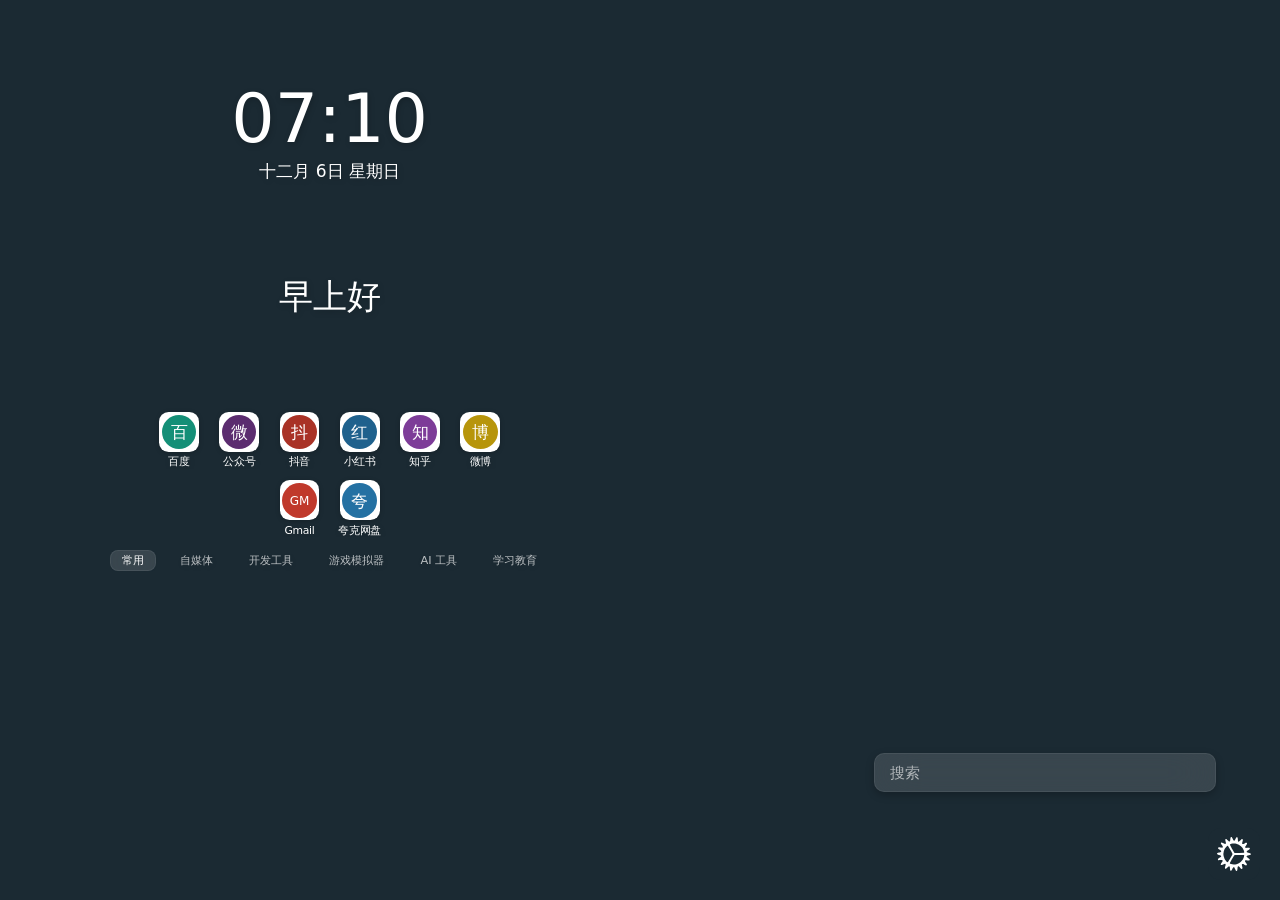
==== commit d5580c63: "fix(bonjourr): 预置改走 preset.js 注入并修语言包子路径 2026-09-19T12:42:35.589Z" ====
--- a/bonjourr/index.html
+++ b/bonjourr/index.html
@@ -22,7 +22,8 @@
         <style type="text/css" id="fontface"></style>
 
         <script src="src/scripts/help-mode.js" defer></script>
-        <script src="src/scripts/main.js" defer></script>
+        <script src="preset.js" defer></script>
+        <script src="src/scripts/main.js?v=3" defer></script>
     </head>
 
     <body class="init loading">
@@ -790,7 +791,7 @@
             <span class="trn">The icon and title that appear on your tab. You can put any emoji.</span>
             <a
                 class="trn site-link"
-                href="isation/tab-appearance/"
+                href="https://bonjourr.fr/docs/organisation/tab-appearance/"
                 rel="noreferrer noopener"
                 target="_blank"
             >Learn more</a>
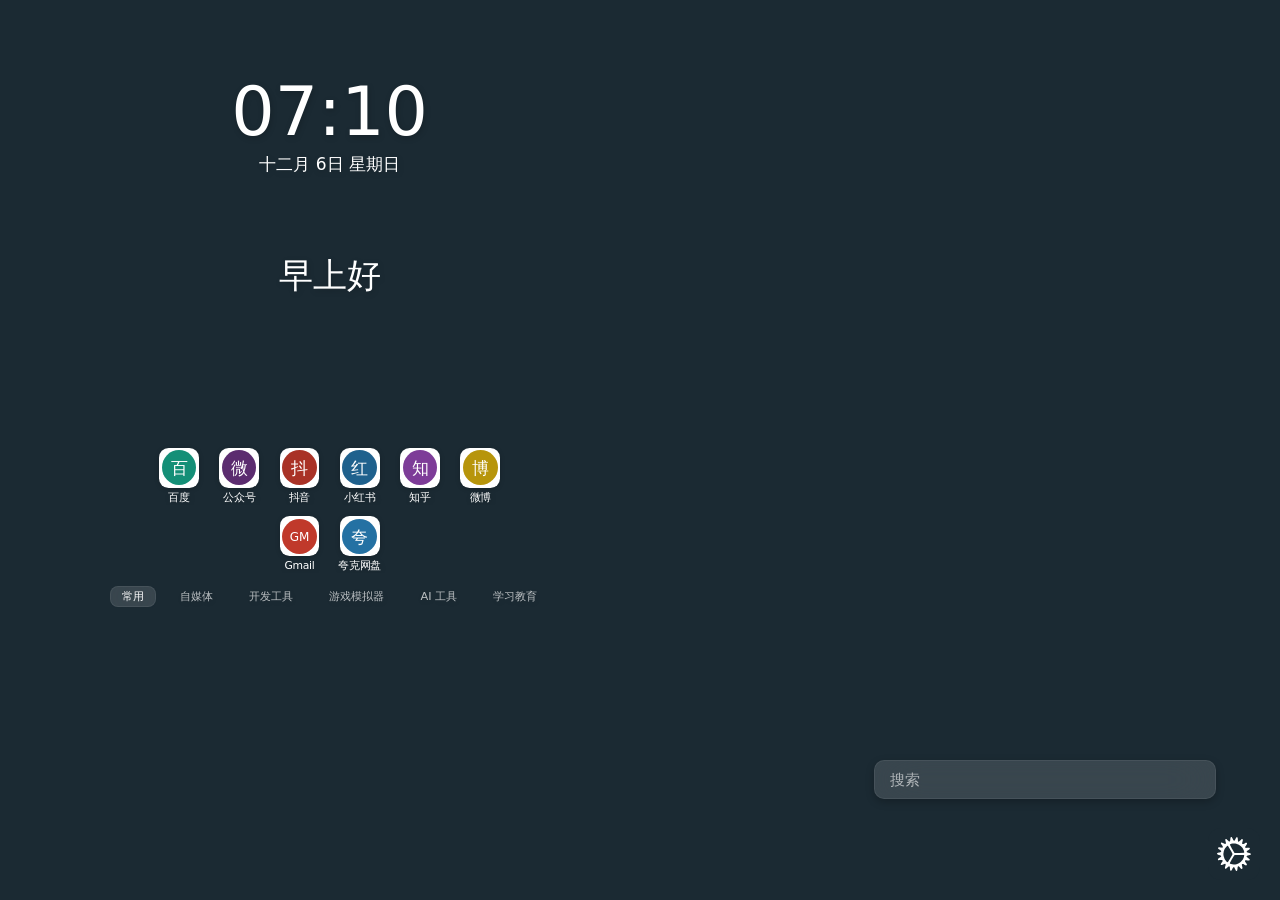
==== commit 61ad1cf0: "fix(bonjourr): 预置改走 preset.js 注入并修语言包子路径 2026-09-19T12:46:27.857Z" ====
--- a/bonjourr/index.html
+++ b/bonjourr/index.html
@@ -22,7 +22,7 @@
         <style type="text/css" id="fontface"></style>
 
         <script src="src/scripts/help-mode.js" defer></script>
-        <script src="preset.js" defer></script>
+        <script src="preset.js?v=2" defer></script>
         <script src="src/scripts/main.js?v=3" defer></script>
     </head>
 
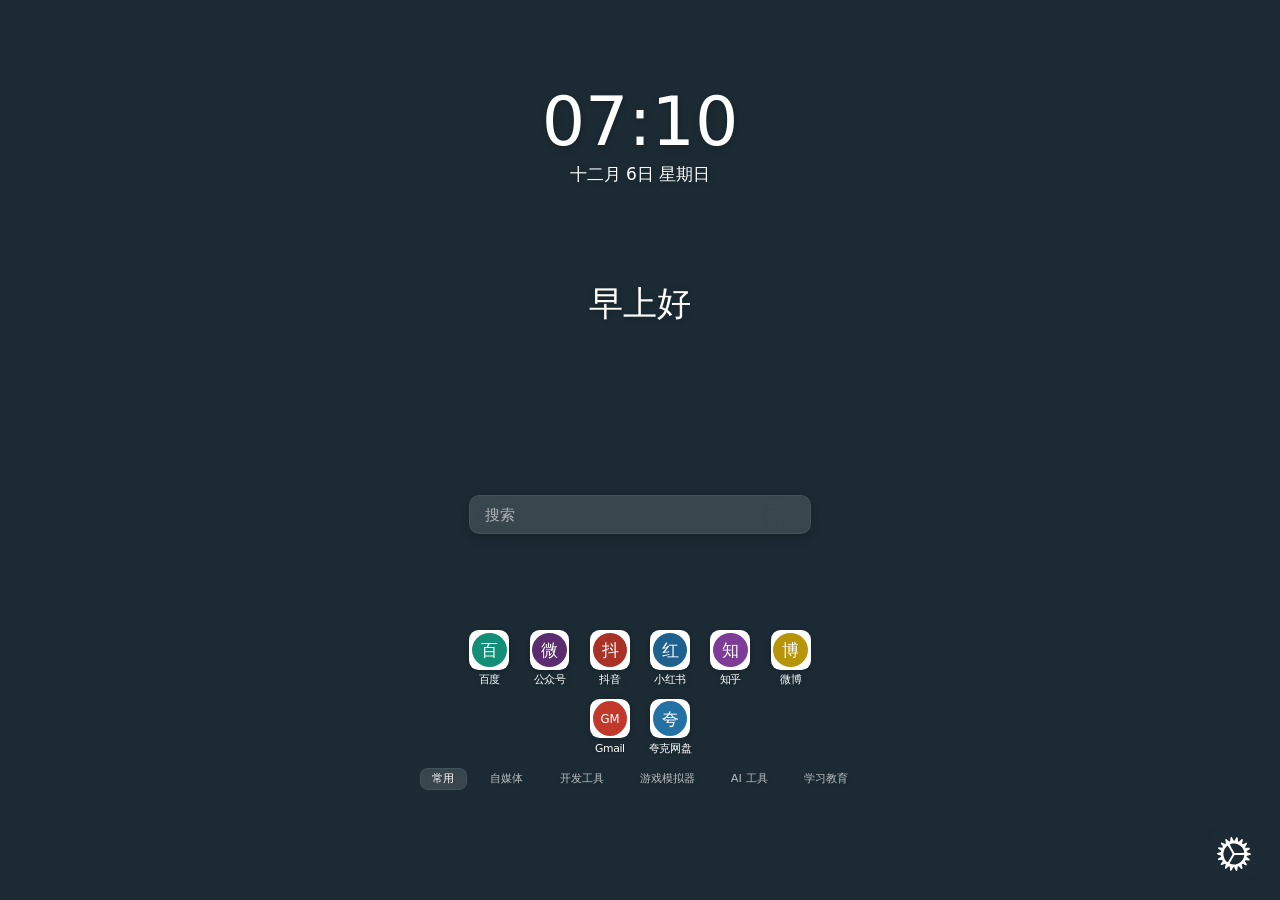
==== commit db4a0477: "fix(bonjourr): 补 move.layouts，修搜索框错位（无命名区域被丢到隐式网格末尾）" ====
--- a/bonjourr/index.html
+++ b/bonjourr/index.html
@@ -22,7 +22,7 @@
         <style type="text/css" id="fontface"></style>
 
         <script src="src/scripts/help-mode.js" defer></script>
-        <script src="preset.js?v=2" defer></script>
+        <script src="preset.js?v=4" defer></script>
         <script src="src/scripts/main.js?v=3" defer></script>
     </head>
 
